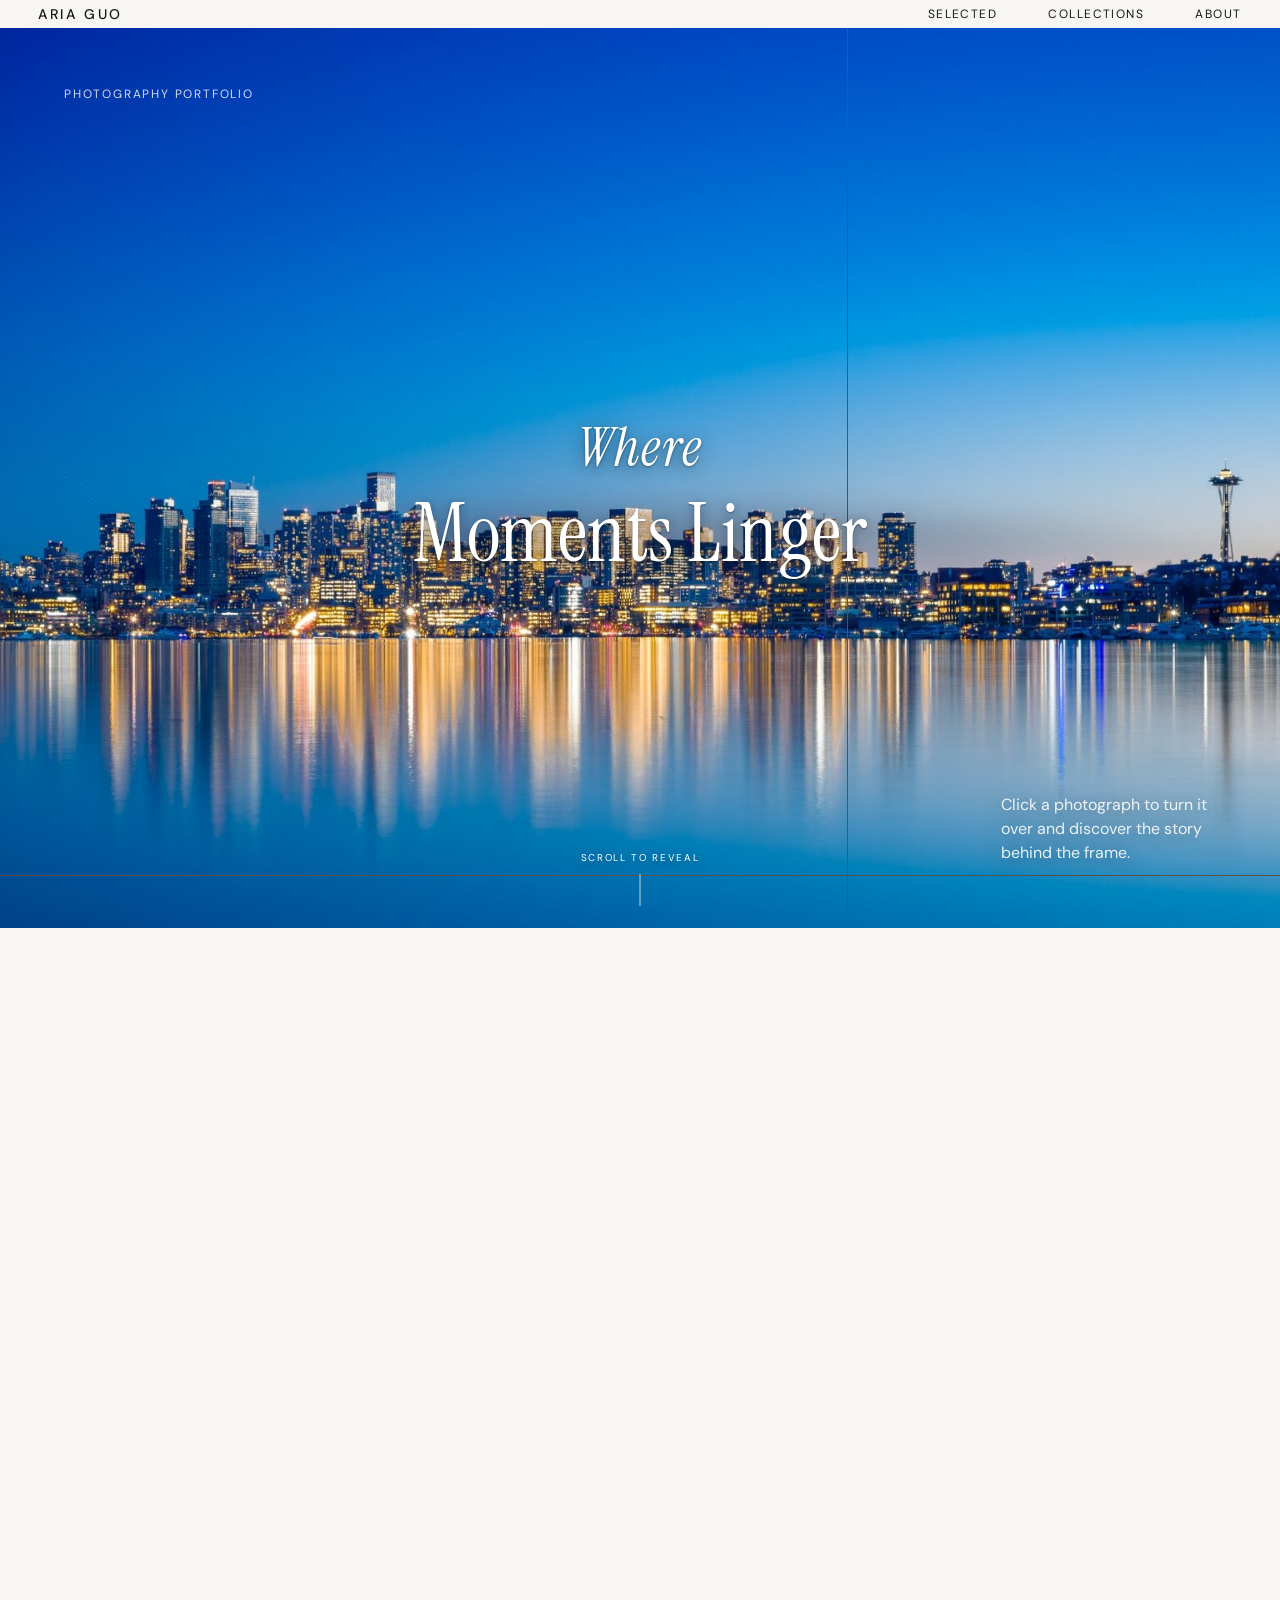
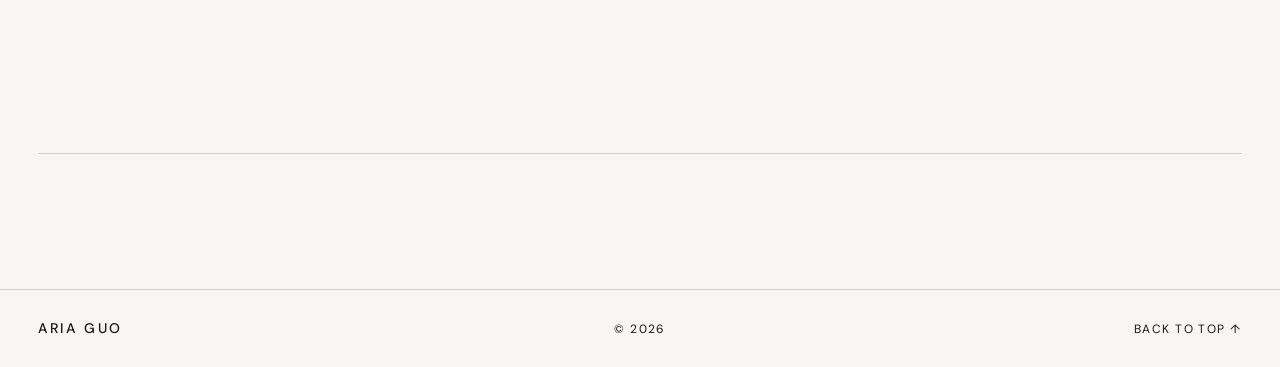
==== index.html @ 22c556b3 "Compact gallery and add photo stories" ====
<!doctype html><html lang="en"><head><meta charset="utf-8"><meta name="viewport" content="width=device-width,initial-scale=1"><meta name="description" content="Photography portfolio by Aria Guo"><title>Aria Guo — Photography</title><link rel="stylesheet" href="./styles.css?v=20"></head><body>
<header class="site-header"><a class="wordmark" href="./index.html">ARIA GUO</a><nav><a href="#selected">Selected</a><a href="#categories">Collections</a><a href="./about.html">About</a></nav></header>
<main><section class="intro"><p class="kicker">Photography portfolio</p><div class="hero-picture-holder" role="img" aria-label="Seattle skyline reflected across the water at blue hour"><span aria-hidden="true"></span></div><h1><span class="title-first">Where</span><span class="title-second">Moments Linger</span></h1><p class="intro-note">Click a photograph to turn it over and discover the story behind the frame.</p><span class="scroll-cue" aria-hidden="true"><span>Scroll to reveal</span><i></i></span></section>
<section class="selected" id="selected"><div class="section-heading"><h2>Selected photographs</h2><span>01—08</span></div><div class="feature-grid" id="feature-grid"></div></section>
<section class="categories" id="categories"><div class="section-heading"><h2>Collections</h2><span>Browse by subject</span></div><div class="category-list">
<button class="category-row active" data-category="travel"><span>01</span><strong>Travel</strong><em>Four places</em><b>−</b></button>
<div class="travel-panel" id="travel-panel"><div class="hive">
<a class="hex hex-hawaii" href="./collection.html?place=hawaii"><span class="hex-image tone-ocean"></span><span class="hex-copy"><small>Travel · 01</small><strong>Hawaii</strong><p>Light, water, and island rhythm.</p></span></a>
<a class="hex hex-tibet" href="./collection.html?place=tibet"><span class="hex-image tone-gold"></span><span class="hex-copy"><small>Travel · 02</small><strong>Tibet</strong><p>Ritual, color, and life at altitude.</p></span></a>
<a class="hex hex-beijing" href="./collection.html?place=beijing"><span class="hex-image tone-red"></span><span class="hex-copy"><small>Travel · 03</small><strong>Beijing</strong><p>Old geometry in a changing city.</p></span></a>
<a class="hex hex-seattle" href="./collection.html?place=seattle"><span class="hex-image tone-mist"></span><span class="hex-copy"><small>Travel · 04</small><strong>Seattle</strong><p>Rain, distance, and Northwest quiet.</p></span></a>
</div></div>
<button class="category-row" data-category="street"><span>02</span><strong>Street</strong><em>Coming soon</em><b>+</b></button>
<button class="category-row" data-category="portraits"><span>03</span><strong>Portraits</strong><em>Coming soon</em><b>+</b></button></div>
</section></main><footer><a class="wordmark" href="./index.html">ARIA GUO</a><p>© <span id="year"></span></p><a href="#top">Back to top ↑</a></footer><script src="./script.js?v=17"></script></body></html>
---- styles.css ----
@import url('https://fonts.googleapis.com/css2?family=DM+Sans:wght@400;500&family=Instrument+Serif&display=swap');
:root{--ink:#171714;--paper:#f7f6f2;--muted:#77736a;--line:#d4d1c8;--serif:"Instrument Serif",Georgia,serif;--sans:"DM Sans",Arial,sans-serif}*{box-sizing:border-box}html{scroll-behavior:smooth}body{margin:0;color:var(--ink);background:var(--paper);font:16px/1.5 var(--sans)}a{color:inherit;text-decoration:none}button{color:inherit;font:inherit}.site-header{display:flex;justify-content:space-between;align-items:center;padding:28px 3vw}.wordmark{font-size:.875rem;font-weight:500;letter-spacing:.18em}nav{display:flex;gap:clamp(20px,4vw,56px)}nav a,footer a,footer p{font-size:.75rem;text-transform:uppercase;letter-spacing:.12em}.kicker{font-size:.75rem;text-transform:uppercase;letter-spacing:.15em;color:var(--muted)}
.intro{min-height:66vh;display:grid;grid-template-columns:1fr 2.2fr 1fr;gap:3vw;align-items:end;padding:14vh 6vw 9vh}.intro .kicker{align-self:start}.intro h1{margin:0;font:400 clamp(5rem,11.5vw,12rem)/.82 var(--serif);letter-spacing:-.05em}.intro-note{max-width:17rem;margin:0;color:var(--muted)}.selected,.categories{padding:8vh 3vw 15vh}.section-heading{display:flex;justify-content:space-between;align-items:center;padding-bottom:18px;border-bottom:1px solid var(--line)}.section-heading h2,.section-heading span{margin:0;font-size:.75rem;font-weight:400;text-transform:uppercase;letter-spacing:.14em}.section-heading span{color:var(--muted)}
.feature-grid{display:grid;grid-template-columns:repeat(12,1fr);gap:10vh 2vw;padding-top:9vh}.flip-card{height:clamp(320px,44vw,650px);perspective:1400px;cursor:pointer}.flip-card:nth-child(1),.flip-card:nth-child(5){grid-column:span 7}.flip-card:nth-child(2),.flip-card:nth-child(6){grid-column:9/span 4;height:clamp(300px,35vw,530px)}.flip-card:nth-child(3),.flip-card:nth-child(7){grid-column:2/span 4;height:clamp(300px,35vw,530px)}.flip-card:nth-child(4),.flip-card:nth-child(8){grid-column:7/span 6}.flip-inner{position:relative;width:100%;height:100%;transition:transform .75s cubic-bezier(.2,.75,.2,1);transform-style:preserve-3d}.flipped .flip-inner{transform:rotateY(180deg)}.flip-face{position:absolute;inset:0;backface-visibility:hidden;overflow:hidden}.flip-front{display:flex;align-items:flex-end;padding:22px;background:linear-gradient(145deg,#d7d3c9,#a7a399)}.flip-card:nth-child(2n) .flip-front{background:linear-gradient(145deg,#9da9ac,#59686b)}.flip-card:nth-child(3n) .flip-front{background:linear-gradient(145deg,#c9a174,#78553b)}.flip-card:nth-child(4n) .flip-front{background:linear-gradient(145deg,#8f7865,#4b3c34)}.placeholder-mark{display:flex;justify-content:space-between;width:100%;color:#fff;font-size:.72rem;text-transform:uppercase;letter-spacing:.12em}.flip-back{transform:rotateY(180deg);display:flex;flex-direction:column;justify-content:space-between;padding:clamp(28px,4vw,56px);border:1px solid var(--ink);background:var(--paper)}.flip-back strong{font:400 clamp(2.5rem,5vw,5.5rem)/.95 var(--serif)}.editable{outline:none}.editable:focus{box-shadow:inset 0 -1px var(--ink)}.flip-back p{max-width:30rem;font:1.35rem/1.25 var(--serif)}.edit-hint{font-size:.7rem;text-transform:uppercase;letter-spacing:.12em;color:var(--muted)}
.category-list{border-bottom:1px solid var(--line)}.category-row{width:100%;display:grid;grid-template-columns:1fr 5fr 2fr auto;align-items:center;gap:2rem;padding:2rem 0;border:0;border-top:1px solid var(--line);background:none;text-align:left;cursor:pointer}.category-row:first-child{border-top:0}.category-row span,.category-row em,.category-row b{font-size:.75rem;font-style:normal;font-weight:400;text-transform:uppercase;letter-spacing:.12em}.category-row em{color:var(--muted)}.category-row strong{font:400 clamp(3.7rem,8vw,8rem)/.9 var(--serif)}.category-row b{font-size:1.4rem}.travel-panel{padding:4vh 0 6vh;border-top:1px solid var(--line)}.hive{position:relative;width:min(100%,1210px);height:920px;margin:auto}.hex{--hex-mask:url("data:image/svg+xml,%3Csvg xmlns='http://www.w3.org/2000/svg' viewBox='0 0 100 116'%3E%3Cpath d='M29 3 Q24 3 21 9 L2 51 Q-1 58 2 65 L21 107 Q24 113 29 113 H71 Q76 113 79 107 L98 65 Q101 58 98 51 L79 9 Q76 3 71 3 Z' fill='black'/%3E%3C/svg%3E");position:absolute;width:410px;height:474px;-webkit-mask:var(--hex-mask) center/100% 100% no-repeat;mask:var(--hex-mask) center/100% 100% no-repeat;background:var(--ink);transition:transform .35s;isolation:isolate}.hex:hover{transform:scale(1.025);z-index:5}.hex-image{position:absolute;inset:3px;-webkit-mask:var(--hex-mask) center/100% 100% no-repeat;mask:var(--hex-mask) center/100% 100% no-repeat}.tone-ocean{background:linear-gradient(145deg,#b8d4d1,#52747a)}.tone-gold{background:linear-gradient(145deg,#d7b15e,#7d4d2d)}.tone-red{background:linear-gradient(145deg,#c77b60,#6d3030)}.tone-mist{background:linear-gradient(145deg,#bdc6c7,#68777a)}.hex-copy{position:absolute;inset:3px;-webkit-mask:var(--hex-mask) center/100% 100% no-repeat;mask:var(--hex-mask) center/100% 100% no-repeat;display:flex;flex-direction:column;justify-content:flex-end;padding:0 68px 74px;color:#fff;background:linear-gradient(transparent 35%,rgba(0,0,0,.7));z-index:2}.hex-copy small{font-size:.65rem;text-transform:uppercase;letter-spacing:.12em}.hex-copy strong{font:400 4rem/.95 var(--serif)}.hex-copy p{margin:.65rem 0 0;font-size:.82rem}.hex-hawaii{left:0;top:222px}.hex-tibet{left:400px;top:0}.hex-beijing{left:400px;top:444px}.hex-seattle{left:800px;top:222px}
.collection-intro{min-height:58vh;padding:12vh 6vw 8vh}.collection-intro h1{margin:.08em 0 1.2rem;font:400 clamp(7rem,20vw,20rem)/.75 var(--serif);letter-spacing:-.06em;text-transform:capitalize}.collection-intro>p:last-child{max-width:35rem;margin-left:auto;font:1.5rem/1.2 var(--serif)}.collection-gallery{display:grid;grid-template-columns:repeat(12,1fr);grid-auto-rows:90px;gap:2vw;padding:0 3vw 14vh}.gallery-card{perspective:1200px;cursor:pointer}.gallery-card:nth-child(1){grid-column:1/8;grid-row:span 6}.gallery-card:nth-child(2){grid-column:9/13;grid-row:span 5}.gallery-card:nth-child(3){grid-column:2/6;grid-row:span 5}.gallery-card:nth-child(4){grid-column:7/13;grid-row:span 6}.gallery-card:nth-child(5){grid-column:1/7;grid-row:span 5}.gallery-card:nth-child(6){grid-column:8/12;grid-row:span 6}.gallery-card .flip-front{background:linear-gradient(145deg,#c7c3b9,#77756f)}.gallery-card:nth-child(2n) .flip-front{background:linear-gradient(145deg,#aab5b5,#526466)}.gallery-card .flip-back{padding:32px}.gallery-card .flip-back strong{font-size:3rem}.gallery-card .flip-back p{font-size:1.1rem}.collection-back{display:grid;grid-template-columns:1fr 5fr auto;align-items:end;margin:0 3vw 12vh;padding:2rem 0;border-block:1px solid var(--line)}.collection-back span{font-size:.75rem;text-transform:uppercase;letter-spacing:.12em}.collection-back strong{font:400 clamp(3.2rem,7vw,7rem)/1 var(--serif)}footer{display:grid;grid-template-columns:1fr auto 1fr;align-items:center;padding:28px 3vw;border-top:1px solid var(--line)}footer p{margin:0}footer a:last-child{justify-self:end}
@media(max-width:900px){.intro{display:block;min-height:auto;padding:15vh 20px 11vh}.intro h1{margin-top:3rem;font-size:clamp(5rem,24vw,8rem)}.intro-note{margin-top:3rem}.selected,.categories{padding:7vh 20px 12vh}.feature-grid{display:block}.flip-card,.flip-card:nth-child(n){height:65vh;margin-bottom:8vh}.category-row{grid-template-columns:auto 1fr auto;gap:1rem}.category-row em{display:none}.category-row strong{font-size:4rem}.hive{height:auto;display:grid;grid-template-columns:1fr 1fr;gap:8px}.hex{position:relative;inset:auto!important;width:100%;height:auto;aspect-ratio:.866}.hex-copy{padding:0 24% 17%}.hex-copy strong{font-size:clamp(2rem,9vw,3.5rem)}.collection-intro{padding:12vh 20px 8vh}.collection-intro h1{font-size:clamp(7rem,36vw,12rem)}.collection-gallery{display:block;padding:0 20px 12vh}.gallery-card{height:62vh;margin-bottom:7vh}.collection-back{grid-template-columns:1fr auto;margin:0 20px 10vh}.collection-back span:first-child{display:none}.collection-back strong{font-size:3.2rem}footer{grid-template-columns:1fr auto;padding:24px 20px}footer p{display:none}}
@media(prefers-reduced-motion:reduce){html{scroll-behavior:auto}.flip-inner,.hex{transition:none}}

/* Refined motion and rounded, flat-top honeycomb */
.intro>*,.reveal{opacity:0;transform:translateY(34px)}
body.ready .intro>*{animation:intro-rise .9s cubic-bezier(.16,1,.3,1) forwards}
body.ready .intro>*:nth-child(2){animation-delay:.12s}body.ready .intro>*:nth-child(3){animation-delay:.24s}
.reveal.in-view{opacity:1;transform:none;transition:opacity .85s ease,transform .85s cubic-bezier(.16,1,.3,1)}
.flip-inner{transition:transform .9s cubic-bezier(.16,1,.3,1),filter .5s}.flip-card:hover .flip-inner,.gallery-card:hover .flip-inner{filter:drop-shadow(0 24px 22px rgba(30,28,23,.16))}
.flip-front{background-size:180% 180%!important;animation:gradient-drift 9s ease-in-out infinite alternate}
.travel-panel{overflow:hidden}.hive{width:min(100%,1280px);height:752px}
.hex{--hex-mask:url("data:image/svg+xml,%3Csvg xmlns='http://www.w3.org/2000/svg' viewBox='0 0 116 100'%3E%3Cpath d='M29 3 Q24 3 21 9 L2 44 Q-1 50 2 56 L21 91 Q24 97 29 97 H87 Q92 97 95 91 L114 56 Q117 50 114 44 L95 9 Q92 3 87 3 Z' fill='black'/%3E%3C/svg%3E");width:430px;height:372px;background:#6f4e37;transition:transform .55s cubic-bezier(.16,1,.3,1),filter .55s}
.hex-image,.hex-copy{inset:2px}.hex:hover{transform:translateY(-12px) scale(1.025);filter:drop-shadow(0 28px 22px rgba(35,29,23,.22))}.hex-copy{padding:0 70px 58px}.hex-copy:after{content:"↗";position:absolute;right:72px;bottom:62px;font-size:1.2rem;opacity:0;transform:translate(-8px,8px);transition:.35s}.hex:hover .hex-copy:after{opacity:1;transform:none}.hex-copy strong{font-size:4rem}
.hex-hawaii{left:0;top:186px}.hex-tibet{left:425px;top:0}.hex-beijing{left:425px;top:372px}.hex-seattle{left:850px;top:186px}
@keyframes intro-rise{to{opacity:1;transform:none}}@keyframes gradient-drift{0%{background-position:0 20%}100%{background-position:100% 80%}}
@media(max-width:900px){.hive{height:auto}.hex{width:100%;height:auto;aspect-ratio:1.156}.hex-copy{padding:0 22% 17%}.hex-copy:after{right:22%;bottom:17%}}
@media(prefers-reduced-motion:reduce){.intro>*,.reveal{opacity:1;transform:none}.intro>*,.flip-front{animation:none!important}.reveal.in-view{transition:none}.hex:hover{transform:none}}

/* Layered opening composition */
.intro{position:relative;display:grid;grid-template-columns:1fr 4fr 1fr;grid-template-rows:auto 1fr auto;min-height:88vh;align-items:center;overflow:hidden;padding:5vh 5vw 8vh}.intro .kicker{grid-column:1;grid-row:1;align-self:start;z-index:3}.hero-picture-holder{grid-column:2;grid-row:1/4;justify-self:center;width:min(34vw,470px);height:min(72vh,700px);position:relative;z-index:1;background:linear-gradient(145deg,#b7afa4,#51483f);box-shadow:0 30px 80px rgba(47,40,33,.18);overflow:hidden}.hero-picture-holder:before{content:"";position:absolute;inset:-30%;background:linear-gradient(120deg,transparent 35%,rgba(255,255,255,.2) 50%,transparent 65%);animation:holder-light 8s ease-in-out infinite}.hero-picture-holder span{position:absolute;left:22px;bottom:18px;color:rgba(255,255,255,.8);font-size:.7rem;text-transform:uppercase;letter-spacing:.14em}.intro h1{grid-column:1/4;grid-row:2;z-index:2;justify-self:center;width:min(92vw,1200px);margin:0;text-align:center;font-size:clamp(5.4rem,11.5vw,11.5rem);line-height:.76;text-wrap:balance;text-shadow:0 2px 30px rgba(247,246,242,.24)}.intro-note{grid-column:3;grid-row:3;z-index:3;justify-self:end;align-self:end}.hero-picture-holder+h1{animation-delay:.12s!important}
@keyframes holder-light{0%,20%{transform:translateX(-40%) rotate(4deg)}70%,100%{transform:translateX(40%) rotate(4deg)}}
@media(max-width:900px){.intro{display:grid;grid-template-columns:1fr;grid-template-rows:auto 1fr auto;min-height:85vh;padding:4vh 20px 7vh}.intro .kicker{grid-column:1;grid-row:1}.hero-picture-holder{grid-column:1;grid-row:1/4;width:68vw;height:64vh}.intro h1{grid-column:1;grid-row:2;font-size:clamp(4.8rem,22vw,7.7rem);line-height:.8}.intro-note{grid-column:1;grid-row:3;max-width:15rem;justify-self:end;color:var(--ink);background:rgba(247,246,242,.72);padding:10px}}
@media(prefers-reduced-motion:reduce){.hero-picture-holder:before{animation:none}}

/* Full-screen cinematic welcome */
.intro{position:relative;display:grid;grid-template-columns:1fr 3fr 1fr;grid-template-rows:auto 1fr auto;min-height:100svh;padding:5vh 5vw 7vh;isolation:isolate;background:#2f2a26}.hero-picture-holder{position:absolute;inset:0;width:100%;height:100%;z-index:-2;overflow:hidden;background:#5b5148;box-shadow:none}.hero-picture-holder:before{content:"";position:absolute;inset:-8%;background:radial-gradient(circle at 70% 25%,rgba(236,216,188,.62),transparent 30%),linear-gradient(115deg,#332e2a 0%,#77685b 42%,#b09c84 66%,#4b433c 100%);animation:hero-cinema 14s cubic-bezier(.45,0,.55,1) infinite alternate;will-change:transform}.hero-picture-holder:after{content:"";position:absolute;inset:0;background:linear-gradient(90deg,rgba(10,8,7,.48),rgba(10,8,7,.08) 38%,rgba(10,8,7,.13) 65%,rgba(10,8,7,.46)),linear-gradient(0deg,rgba(10,8,7,.42),transparent 38%,rgba(10,8,7,.18));z-index:1}.hero-picture-holder span{left:5vw;bottom:5vh;z-index:2;color:rgba(255,255,255,.72)}.intro .kicker{grid-column:1;grid-row:1;color:rgba(255,255,255,.82)}.intro h1{grid-column:1/4;grid-row:2;align-self:center;width:min(92vw,1350px);font-size:clamp(6.2rem,14vw,14rem);line-height:.75;color:#fff;text-shadow:0 8px 45px rgba(0,0,0,.3)}.intro-note{grid-column:3;grid-row:3;max-width:18rem;color:rgba(255,255,255,.88);text-shadow:0 2px 18px rgba(0,0,0,.5)}
@keyframes hero-cinema{0%{transform:scale(1.02) translate3d(-1.5%,0,0)}100%{transform:scale(1.12) translate3d(2.5%,-1.5%,0)}}

/* Exact selected-image aspect ratios */
.flip-card,.flip-card:nth-child(n){height:auto}.flip-card:nth-child(1),.flip-card:nth-child(4),.flip-card:nth-child(5),.flip-card:nth-child(8){aspect-ratio:6223/4693}.flip-card:nth-child(2),.flip-card:nth-child(3),.flip-card:nth-child(6),.flip-card:nth-child(7){aspect-ratio:4250/5667}

/* Geometrically even honeycomb spacing */
.hex-hawaii{left:102px;top:186px}.hex-tibet{left:425px;top:0}.hex-beijing{left:425px;top:372px}.hex-seattle{left:748px;top:186px}

@media(max-width:900px){.intro{min-height:100svh;padding:4vh 20px 6vh;grid-template-columns:1fr;grid-template-rows:auto 1fr auto}.intro .kicker{grid-column:1;grid-row:1}.hero-picture-holder{width:100%;height:100%}.intro h1{grid-column:1;grid-row:2;font-size:clamp(5.2rem,25vw,8.5rem);line-height:.78}.intro-note{grid-column:1;grid-row:3;background:none;color:#fff;padding:0}.hero-picture-holder span{left:20px;bottom:20px}.flip-card,.flip-card:nth-child(n){height:auto;margin-bottom:8vh}.flip-card:nth-child(1),.flip-card:nth-child(4),.flip-card:nth-child(5),.flip-card:nth-child(8){aspect-ratio:6223/4693}.flip-card:nth-child(2),.flip-card:nth-child(3),.flip-card:nth-child(6),.flip-card:nth-child(7){aspect-ratio:4250/5667}}
@media(prefers-reduced-motion:reduce){.hero-picture-holder:before{animation:none;transform:none}}

/* Refined welcome typography and visible background motion */
.intro h1{font-size:clamp(3rem,6.4vw,6.5rem);line-height:1.12;letter-spacing:-.015em;width:min(88vw,950px);font-weight:400;text-shadow:0 2px 24px rgba(0,0,0,.2)}
.intro h1 .title-first{display:block;font-size:.66em;font-style:italic;letter-spacing:.03em;margin-bottom:.18em}
body.ready .intro>.hero-picture-holder{animation:none;opacity:1;transform:none}
.hero-picture-holder{grid-area:auto;justify-self:stretch;z-index:0;pointer-events:none}
.hero-picture-holder:before{inset:-18%;background:radial-gradient(ellipse at 25% 40%,rgba(247,217,168,.8),transparent 38%),linear-gradient(120deg,#272522,#84715c 45%,#b8a38a 65%,#38312c);animation:welcome-drift 8s ease-in-out infinite alternate}
.hero-picture-holder:after{background:linear-gradient(110deg,transparent 20%,rgba(255,235,209,.19) 45%,transparent 65%),linear-gradient(0deg,rgba(15,12,10,.48),transparent 70%);background-size:220% 100%,100% 100%;animation:welcome-light 9s ease-in-out infinite alternate}
@keyframes welcome-drift{from{transform:translate3d(-5%,1%,0) scale(1)}to{transform:translate3d(6%,-3%,0) scale(1.12)}}
@keyframes welcome-light{from{background-position:100% 0,0 0}to{background-position:0 0,0 0}}
@media(min-width:901px){.hex-hawaii{left:82px}.hex-seattle{left:768px}}
@media(max-width:900px){.intro h1{font-size:clamp(2.7rem,9vw,5rem);line-height:1.15}.hive{column-gap:18px}}
@media(prefers-reduced-motion:reduce){.hero-picture-holder:before,.hero-picture-holder:after{animation:none;transform:none}}


/* Original photographs: cinematic hero and place-specific honeycomb covers */
.hero-picture-holder:before{
  inset:-3%;
  background-image:linear-gradient(90deg,rgba(12,19,31,.2),rgba(12,19,31,.02) 52%,rgba(12,19,31,.18)),url("./assets/featured/hero-intro.jpg");
  background-size:cover;
  background-position:center 54%;
  filter:blur(2.2px) saturate(.84) contrast(.94);
  animation:welcome-photo-drift 15s cubic-bezier(.45,0,.55,1) infinite alternate;
  will-change:transform
}
.hero-picture-holder:after{
  background:linear-gradient(90deg,rgba(5,12,23,.44),rgba(5,12,23,.08) 40%,rgba(5,12,23,.18)),linear-gradient(0deg,rgba(4,10,20,.46),transparent 48%,rgba(4,10,20,.2));
  background-size:100% 100%;
  animation:welcome-photo-light 8s ease-in-out infinite alternate
}
.hero-picture-holder span{display:none}
@keyframes welcome-photo-drift{from{transform:translate3d(-1.2%,.4%,0) scale(1.035)}to{transform:translate3d(1.2%,-.7%,0) scale(1.075)}}
@keyframes welcome-photo-light{from{opacity:.86}to{opacity:1}}
.hex-image{background-size:cover!important;background-position:center!important;filter:saturate(.92) contrast(.98);transition:transform .8s cubic-bezier(.16,1,.3,1),filter .5s}
.hex:hover .hex-image{transform:scale(1.065);filter:saturate(1.03) contrast(1)}
.hex-hawaii .hex-image{background-image:linear-gradient(0deg,rgba(20,24,25,.2),transparent 56%),url("./assets/featured/hawaii.jpg")}
.hex-tibet .hex-image{background-image:linear-gradient(0deg,rgba(20,15,10,.24),transparent 58%),url("./assets/featured/tibet.jpg")}
.hex-beijing .hex-image{background-image:linear-gradient(0deg,rgba(20,13,7,.22),transparent 58%),url("./assets/featured/beijing.jpg")}
.hex-seattle .hex-image{background-image:linear-gradient(0deg,rgba(11,18,19,.23),transparent 58%),url("./assets/featured/seattle.jpg")}
@media(prefers-reduced-motion:reduce){.hero-picture-holder:before,.hero-picture-holder:after{animation:none}.hex:hover .hex-image{transform:none}}


/* Static, sharp hero photograph with a restrained shimmer */
.hero-picture-holder:before{
  inset:0;
  filter:none;
  transform:none;
  animation:none;
  background-position:center 54%
}
.hero-picture-holder:after{
  opacity:1;
  background:
    linear-gradient(108deg,transparent 34%,rgba(255,255,255,.055) 47%,rgba(255,255,255,.11) 50%,rgba(255,255,255,.045) 53%,transparent 66%),
    linear-gradient(90deg,rgba(5,12,23,.4),rgba(5,12,23,.07) 40%,rgba(5,12,23,.16)),
    linear-gradient(0deg,rgba(4,10,20,.43),transparent 48%,rgba(4,10,20,.18));
  background-size:240% 100%,100% 100%,100% 100%;
  animation:hero-soft-shimmer 9s ease-in-out infinite;
  will-change:background-position
}
@keyframes hero-soft-shimmer{
  0%,28%{background-position:115% 0,0 0,0 0}
  72%,100%{background-position:-35% 0,0 0,0 0}
}
@media(prefers-reduced-motion:reduce){.hero-picture-holder:after{animation:none}}


/* Water-like reflected shimmer over the still hero photograph */
.hero-picture-holder:after{
  opacity:1;
  background:
    repeating-radial-gradient(ellipse 82% 18% at 18% 112%,transparent 0 9.5%,rgba(205,232,255,.08) 10.1%,rgba(255,255,255,.12) 10.6%,transparent 11.3%,transparent 15%),
    repeating-radial-gradient(ellipse 68% 15% at 82% 104%,transparent 0 10%,rgba(211,236,255,.055) 10.6%,rgba(255,255,255,.09) 11.1%,transparent 11.8%,transparent 16%),
    linear-gradient(90deg,rgba(5,12,23,.4),rgba(5,12,23,.07) 40%,rgba(5,12,23,.16)),
    linear-gradient(0deg,rgba(4,10,20,.43),transparent 48%,rgba(4,10,20,.18));
  background-size:118% 48%,136% 39%,100% 100%,100% 100%;
  background-repeat:no-repeat;
  background-position:-12% 108%,112% 100%,0 0,0 0;
  animation:hero-water-shimmer 8s ease-in-out infinite alternate;
  will-change:background-position,opacity
}
@keyframes hero-water-shimmer{
  0%{background-position:-12% 108%,112% 100%,0 0,0 0;opacity:.88}
  45%{background-position:5% 103%,92% 104%,0 0,0 0;opacity:1}
  100%{background-position:16% 106%,74% 99%,0 0,0 0;opacity:.91}
}
@media(prefers-reduced-motion:reduce){.hero-picture-holder:after{animation:none}}


/* Wandering ambient light and a separate treatment for the water reflection */
.hero-picture-holder:after{
  z-index:1;
  opacity:1;
  background:
    radial-gradient(ellipse 38% 34% at 18% 42%,rgba(225,241,255,.13),transparent 72%),
    radial-gradient(ellipse 31% 28% at 76% 26%,rgba(255,245,218,.09),transparent 74%),
    radial-gradient(ellipse 28% 22% at 58% 72%,rgba(198,229,255,.08),transparent 76%),
    linear-gradient(90deg,rgba(5,12,23,.38),rgba(5,12,23,.06) 40%,rgba(5,12,23,.15)),
    linear-gradient(0deg,rgba(4,10,20,.39),transparent 48%,rgba(4,10,20,.16));
  background-size:145% 145%,138% 138%,150% 150%,100% 100%,100% 100%;
  background-repeat:no-repeat;
  background-position:-20% 12%,105% -12%,46% 112%,0 0,0 0;
  animation:hero-wandering-light 14s cubic-bezier(.45,0,.55,1) infinite;
  will-change:background-position,opacity
}
@keyframes hero-wandering-light{
  0%{background-position:-20% 12%,105% -12%,46% 112%,0 0,0 0;opacity:.86}
  19%{background-position:-4% 25%,88% 5%,61% 94%,0 0,0 0;opacity:.96}
  43%{background-position:14% 8%,70% 19%,39% 82%,0 0,0 0;opacity:.9}
  68%{background-position:2% -3%,93% 28%,22% 101%,0 0,0 0;opacity:1}
  84%{background-position:-13% 18%,78% 2%,55% 89%,0 0,0 0;opacity:.92}
  100%{background-position:-20% 12%,105% -12%,46% 112%,0 0,0 0;opacity:.86}
}
.hero-picture-holder span{
  display:block;
  position:absolute;
  inset:auto 0 0;
  width:100%;
  height:45%;
  z-index:2;
  pointer-events:none;
  color:transparent;
  background:
    repeating-linear-gradient(177deg,transparent 0 9px,rgba(205,233,255,.035) 10px,rgba(255,255,255,.09) 11px,transparent 13px,transparent 22px),
    repeating-linear-gradient(3deg,transparent 0 15px,rgba(166,215,248,.045) 17px,transparent 19px,transparent 31px);
  background-size:124% 118%,138% 126%;
  background-position:-8% 0,106% 0;
  mix-blend-mode:screen;
  -webkit-mask-image:linear-gradient(to bottom,transparent 0,rgba(0,0,0,.28) 14%,#000 42%,rgba(0,0,0,.82) 100%);
  mask-image:linear-gradient(to bottom,transparent 0,rgba(0,0,0,.28) 14%,#000 42%,rgba(0,0,0,.82) 100%);
  filter:blur(.35px);
  animation:water-reflection-drift 9s ease-in-out infinite alternate
}
.hero-picture-holder span:before{
  content:"";
  position:absolute;
  left:-8%;
  right:-8%;
  top:7%;
  height:18%;
  background:radial-gradient(ellipse at center,rgba(214,238,255,.13),transparent 69%);
  filter:blur(12px);
  animation:reflection-horizon 11s ease-in-out infinite alternate
}
@keyframes water-reflection-drift{
  from{background-position:-8% 0,106% 0;opacity:.58;transform:translateY(0)}
  to{background-position:10% 8px,84% -6px;opacity:.82;transform:translateY(2px)}
}
@keyframes reflection-horizon{
  from{transform:translateX(-7%) scaleX(.92);opacity:.45}
  to{transform:translateX(7%) scaleX(1.06);opacity:.75}
}
@media(prefers-reduced-motion:reduce){
  .hero-picture-holder:after,.hero-picture-holder span,.hero-picture-holder span:before{animation:none}
}


/* Cinematic title lighting: no shimmer, no water animation */
.hero-picture-holder span{
  display:none;
  animation:none
}
.hero-picture-holder:after{
  z-index:1;
  opacity:1;
  background:
    radial-gradient(ellipse 58% 48% at 32% 48%,rgba(196,221,244,.12),transparent 74%),
    linear-gradient(90deg,rgba(3,9,18,.52) 0%,rgba(3,9,18,.16) 34%,rgba(3,9,18,.12) 62%,rgba(3,9,18,.4) 100%),
    linear-gradient(0deg,rgba(2,7,15,.5) 0%,rgba(2,7,15,.08) 43%,rgba(2,7,15,.24) 100%);
  background-size:132% 132%,100% 100%,100% 100%;
  background-repeat:no-repeat;
  background-position:-20% 8%,0 0,0 0;
  animation:hero-cinematic-lighting 12s ease-in-out infinite alternate;
  will-change:background-position,opacity
}
@keyframes hero-cinematic-lighting{
  0%{background-position:-20% 8%,0 0,0 0;opacity:.91}
  52%{background-position:12% -5%,0 0,0 0;opacity:1}
  100%{background-position:35% 10%,0 0,0 0;opacity:.94}
}
.intro h1{
  position:relative;
  top:5vh
}
@media(max-width:900px){.intro h1{top:3.5vh}}
@media(prefers-reduced-motion:reduce){.hero-picture-holder:after{animation:none}}


/* Natural-color hero and scroll-linked title reveal */
.hero-picture-holder:before{
  inset:0;
  background-image:url("./assets/featured/hero-intro-v2.jpg");
  background-size:cover;
  background-position:center center;
  filter:none;
  transform:none;
  animation:none
}
.hero-picture-holder:after,
.hero-picture-holder span{display:none!important;animation:none!important}
.intro h1{
  top:5vh;
  text-shadow:0 3px 18px rgba(0,0,0,.48),0 1px 3px rgba(0,0,0,.38)
}
.intro h1 .title-first,
.intro h1 .title-second{
  display:block;
  translate:0 var(--title-shift,0px);
  opacity:var(--title-opacity,1);
  will-change:translate,opacity
}
.intro h1 .title-first{translate:0 var(--title-shift-first,0px)}
.intro h1 .title-second{translate:0 var(--title-shift-second,0px)}
.intro .kicker,.intro-note{filter:opacity(var(--hero-meta-opacity,1));will-change:filter}
.scroll-cue{
  position:absolute;
  left:50%;
  bottom:2.4vh;
  z-index:4;
  display:flex;
  flex-direction:column;
  align-items:center;
  gap:9px;
  color:#fff;
  font-size:.62rem;
  letter-spacing:.17em;
  text-transform:uppercase;
  translate:-50% 0;
  opacity:var(--scroll-cue-opacity,.78);
  text-shadow:0 2px 10px rgba(0,0,0,.48);
  pointer-events:none
}
.scroll-cue i{display:block;width:1px;height:32px;background:rgba(255,255,255,.72);transform-origin:top;animation:scroll-cue-line 2.2s ease-in-out infinite}
@keyframes scroll-cue-line{0%,100%{transform:scaleY(.35);opacity:.35}50%{transform:scaleY(1);opacity:1}}
@media(max-width:900px){
  .intro h1{top:3.5vh}
  .scroll-cue{bottom:2vh}
}
@media(prefers-reduced-motion:reduce){
  .intro h1 .title-first,.intro h1 .title-second{translate:none}
  .scroll-cue i{animation:none}
}


/* Minimal contrast treatment for the title over the city */
.intro h1 .title-second{
  position:relative;
  isolation:isolate;
  letter-spacing:.002em;
  text-shadow:0 2px 12px rgba(0,0,0,.32),0 1px 2px rgba(0,0,0,.3)
}
.intro h1 .title-second:before{
  content:"";
  position:absolute;
  z-index:-1;
  left:50%;
  top:8%;
  width:112%;
  height:92%;
  translate:-50% 0;
  background:radial-gradient(ellipse at center,rgba(3,10,20,.3) 0%,rgba(3,10,20,.17) 43%,transparent 73%);
  filter:blur(11px);
  opacity:var(--title-effect-opacity,.72);
  pointer-events:none;
  will-change:opacity
}
@media(max-width:900px){
  .intro h1 .title-second:before{width:118%;filter:blur(9px)}
}
@media(prefers-reduced-motion:reduce){
  .intro h1 .title-second:before{opacity:.55}
}


/* Slimmer top navigation strip */
.site-header{padding:15px 3vw}
@media(max-width:900px){.site-header{padding:14px 20px}}


/* Ultra-slim top navigation strip */
.site-header{padding:8px 3vw}
@media(max-width:900px){.site-header{padding:8px 20px}}


/* Exact compact header height */
.site-header{
  height:28px;
  min-height:28px;
  padding:0 3vw
}
.site-header .wordmark,.site-header nav a{line-height:1}
@media(max-width:900px){
  .site-header{height:28px;min-height:28px;padding:0 20px}
}


/* Selected portfolio photographs */
.flip-front.has-photo{padding:0;background:none!important;animation:none!important}
.flip-front.has-photo img{display:block;width:100%;height:100%;object-fit:cover}
.flip-front.has-photo .photo-number{position:absolute;right:14px;bottom:12px;padding:5px 7px;background:rgba(248,246,239,.88);color:var(--ink);font-size:.65rem;line-height:1;letter-spacing:.12em}

/* Compact editorial mosaic */
.selected{padding-bottom:10vh}
.feature-grid{grid-auto-rows:clamp(145px,14vw,220px);gap:14px;padding-top:5vh}
.flip-card,.flip-card:nth-child(n){height:auto;margin:0;aspect-ratio:auto}
.flip-card:nth-child(1){grid-column:1/4;grid-row:1/3}
.flip-card:nth-child(2){grid-column:4/7;grid-row:1/3}
.flip-card:nth-child(3){grid-column:7/13;grid-row:1/2}
.flip-card:nth-child(4){grid-column:7/10;grid-row:2/4}
.flip-card:nth-child(5){grid-column:10/13;grid-row:2/3}
.flip-card:nth-child(6){grid-column:1/4;grid-row:3/5}
.flip-card:nth-child(7){grid-column:4/10;grid-row:3/4}
.flip-card:nth-child(8){grid-column:4/13;grid-row:4/5}
.flip-front.has-photo img{transition:transform .8s cubic-bezier(.16,1,.3,1)}
.flip-card:hover .flip-front.has-photo img{transform:scale(1.018)}
.flip-back.photo-back{padding:clamp(18px,2.5vw,38px);border:0;background:var(--photo-back);color:#fff}
.flip-back.photo-back:after{content:"";position:absolute;inset:0;background:linear-gradient(145deg,rgba(255,255,255,.08),rgba(0,0,0,.13));pointer-events:none}
.flip-back.photo-back>*{position:relative;z-index:1}
.flip-back.photo-back strong{max-width:90%;font-size:clamp(1.8rem,3.4vw,4rem);line-height:.92}
.flip-back.photo-back p{max-width:30rem;margin:auto 0;font:clamp(.85rem,1.35vw,1.2rem)/1.35 var(--sans)}
.photo-meta{padding-top:9px;border-top:1px solid rgba(255,255,255,.48);font-size:.58rem;line-height:1;text-transform:uppercase;letter-spacing:.18em;color:rgba(255,255,255,.86)}
@media(max-width:900px){
  .feature-grid{display:grid;grid-template-columns:repeat(2,minmax(0,1fr));grid-auto-rows:130px;gap:8px;padding-top:4vh}
  .flip-card,.flip-card:nth-child(n){grid-column:auto;grid-row:auto;margin:0}
  .flip-card.portrait{grid-row:span 2}
  .flip-card.landscape{grid-column:span 2;grid-row:span 2}
  .flip-back.photo-back{padding:18px}
  .flip-back.photo-back strong{font-size:clamp(1.65rem,7vw,2.5rem)}
  .flip-back.photo-back p{font-size:.8rem}
  .photo-meta{font-size:.52rem}
}
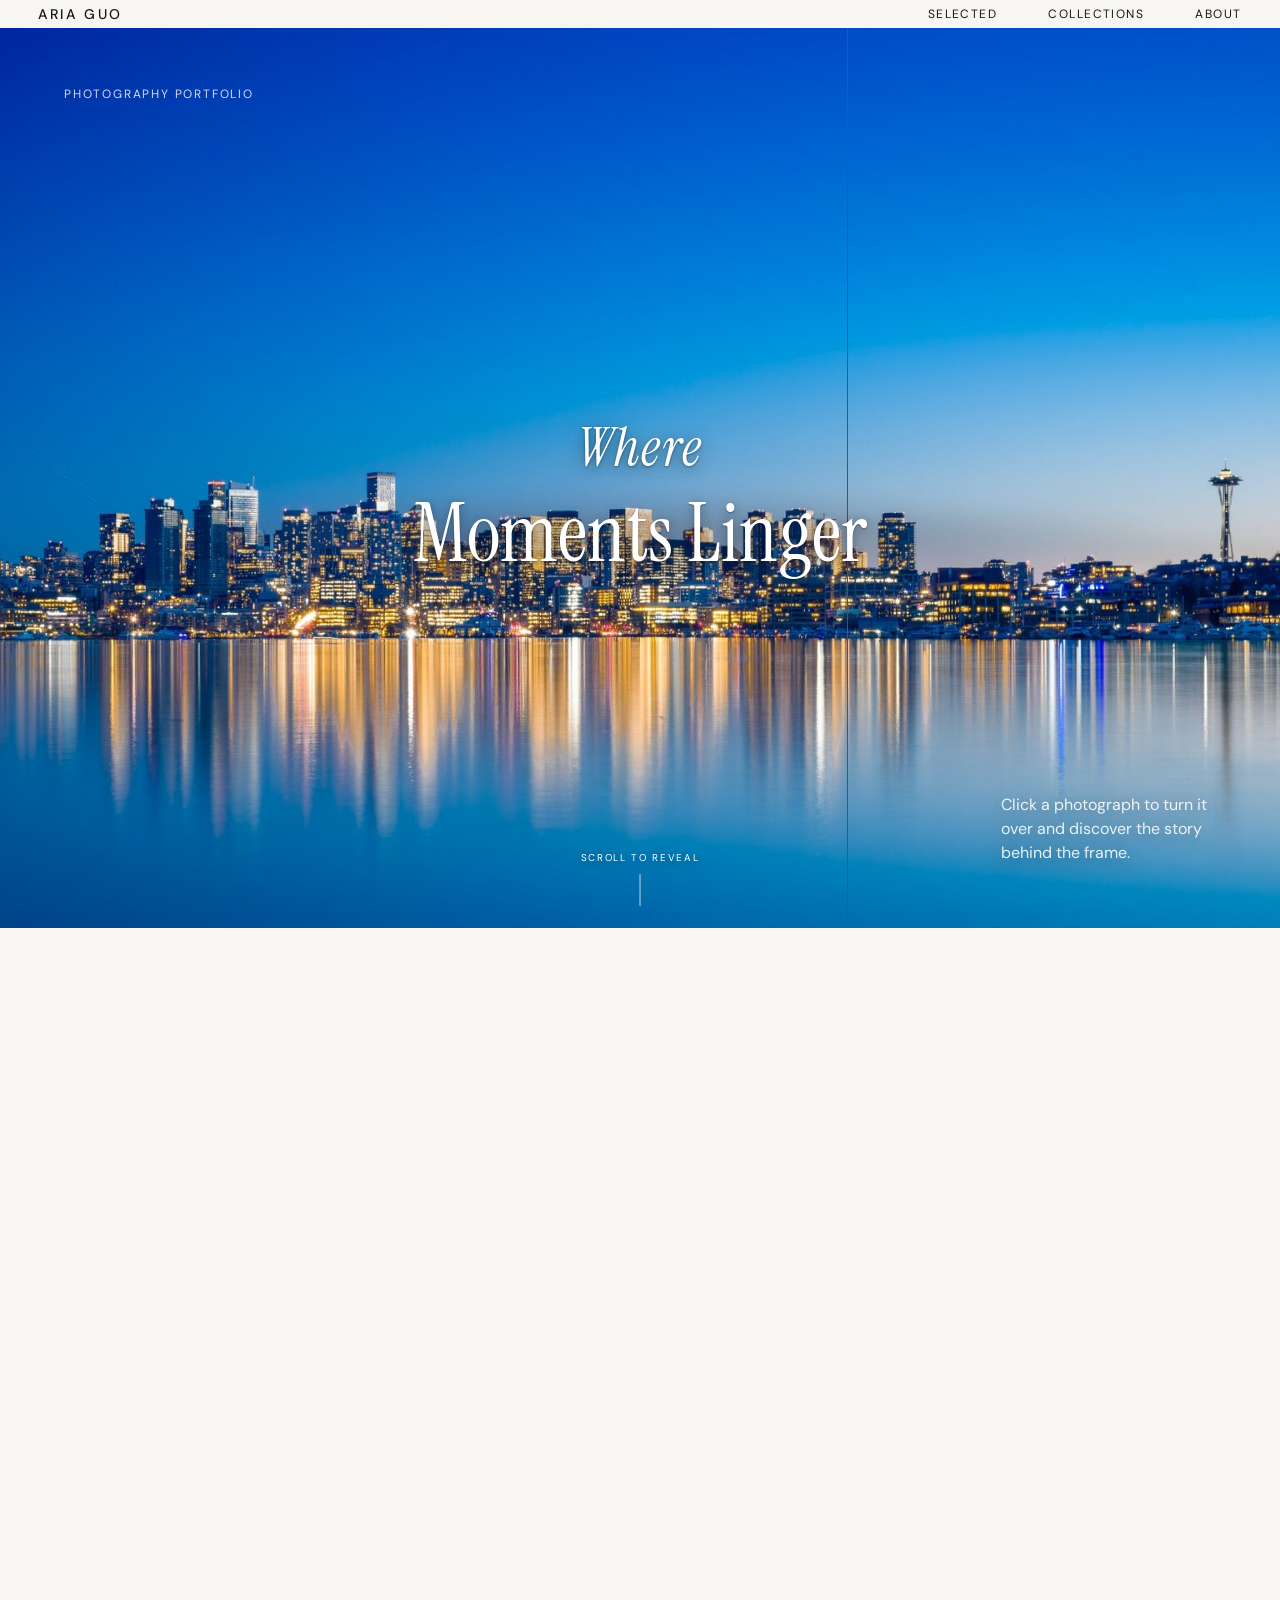
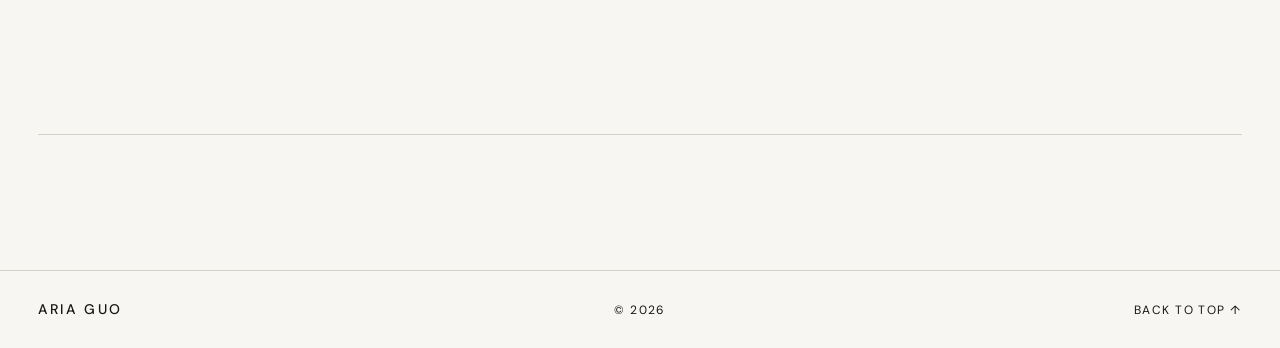
==== commit fcdd8a4e: "Refresh gallery styling cache" ====
--- a/index.html
+++ b/index.html
@@ -1,4 +1,4 @@
-<!doctype html><html lang="en"><head><meta charset="utf-8"><meta name="viewport" content="width=device-width,initial-scale=1"><meta name="description" content="Photography portfolio by Aria Guo"><title>Aria Guo — Photography</title><link rel="stylesheet" href="./styles.css?v=20"></head><body>
+<!doctype html><html lang="en"><head><meta charset="utf-8"><meta name="viewport" content="width=device-width,initial-scale=1"><meta name="description" content="Photography portfolio by Aria Guo"><title>Aria Guo — Photography</title><link rel="stylesheet" href="./styles.css?v=21"></head><body>
 <header class="site-header"><a class="wordmark" href="./index.html">ARIA GUO</a><nav><a href="#selected">Selected</a><a href="#categories">Collections</a><a href="./about.html">About</a></nav></header>
 <main><section class="intro"><p class="kicker">Photography portfolio</p><div class="hero-picture-holder" role="img" aria-label="Seattle skyline reflected across the water at blue hour"><span aria-hidden="true"></span></div><h1><span class="title-first">Where</span><span class="title-second">Moments Linger</span></h1><p class="intro-note">Click a photograph to turn it over and discover the story behind the frame.</p><span class="scroll-cue" aria-hidden="true"><span>Scroll to reveal</span><i></i></span></section>
 <section class="selected" id="selected"><div class="section-heading"><h2>Selected photographs</h2><span>01—08</span></div><div class="feature-grid" id="feature-grid"></div></section>
--- a/styles.css
+++ b/styles.css
@@ -371,3 +371,21 @@
   .flip-back.photo-back p{font-size:.8rem}
   .photo-meta{font-size:.52rem}
 }
+
+/* Non-overlapping cards and reliable two-sided rendering. */
+.feature-grid{grid-template-columns:repeat(4,minmax(0,1fr));grid-auto-rows:auto;gap:20px;align-items:start}
+.feature-grid .flip-card:nth-child(n){grid-column:auto;grid-row:auto;width:100%;height:360px;margin:0;aspect-ratio:auto;min-width:0}
+.feature-grid .flip-inner,.feature-grid .flip-card:hover .flip-inner{transform:none;filter:none;transition:none}
+.feature-grid .flip-face{transform:none;backface-visibility:visible;-webkit-backface-visibility:visible;transition:opacity .25s ease}
+.feature-grid .flip-front{opacity:1;visibility:visible}
+.feature-grid .flip-back{opacity:0;visibility:hidden;pointer-events:none}
+.feature-grid .flipped .flip-front{opacity:0;visibility:hidden;pointer-events:none}
+.feature-grid .flipped .flip-back{opacity:1;visibility:visible;pointer-events:auto}
+.feature-grid .flip-back.photo-back{display:flex;gap:20px;padding:24px;background:var(--photo-back);overflow:auto}
+.feature-grid .photo-back strong{font-size:30px;line-height:1.05;max-width:100%;flex-shrink:0}
+.feature-grid .photo-back p{font:15px/1.5 var(--sans);margin:0;flex-shrink:0}
+.feature-grid .photo-meta{margin-top:auto;font-size:10px;line-height:1.4;flex-shrink:0}
+.feature-grid .flip-front.has-photo{background:#eceae5!important}
+.feature-grid .landscape .flip-front img{object-fit:contain}
+@media(max-width:1100px){.feature-grid{grid-template-columns:repeat(2,minmax(0,1fr))}}
+@media(max-width:540px){.feature-grid{grid-template-columns:1fr;gap:16px}.feature-grid .flip-card:nth-child(n){height:360px}.feature-grid .landscape{height:280px!important}}
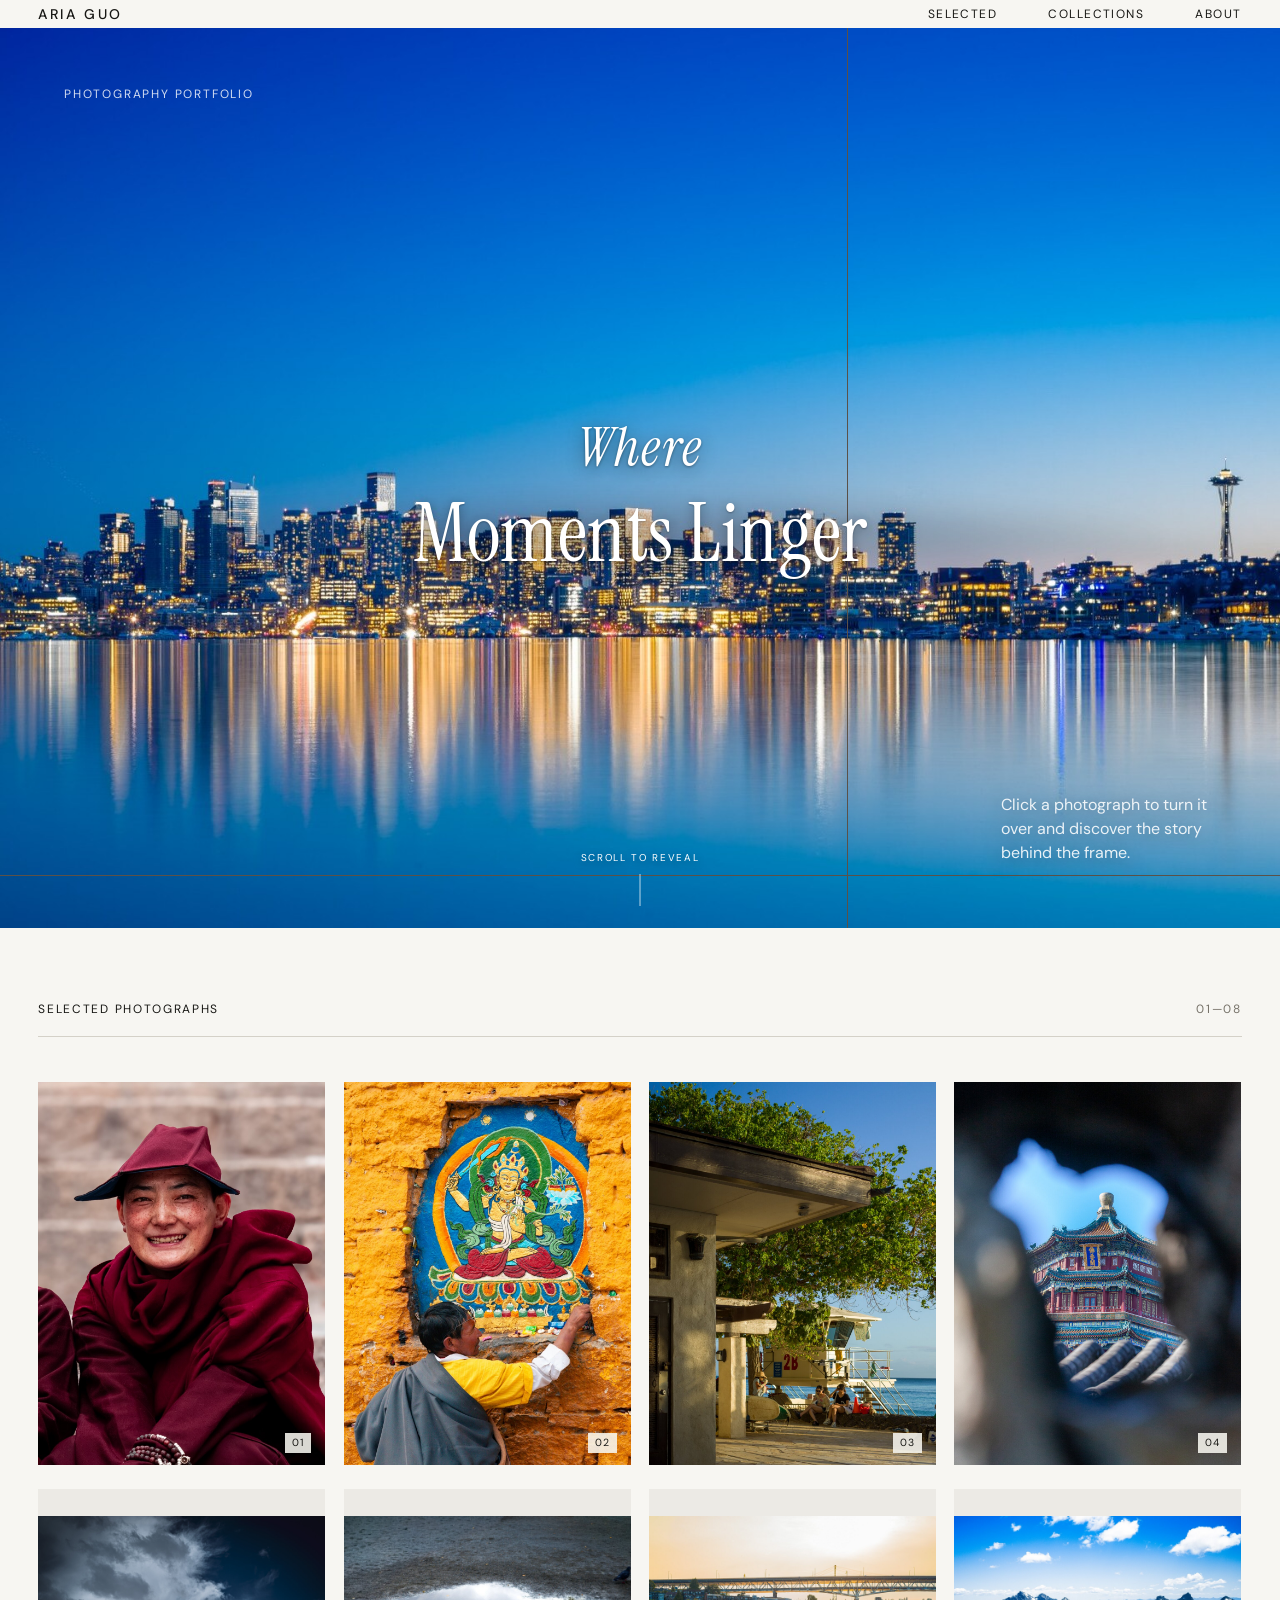
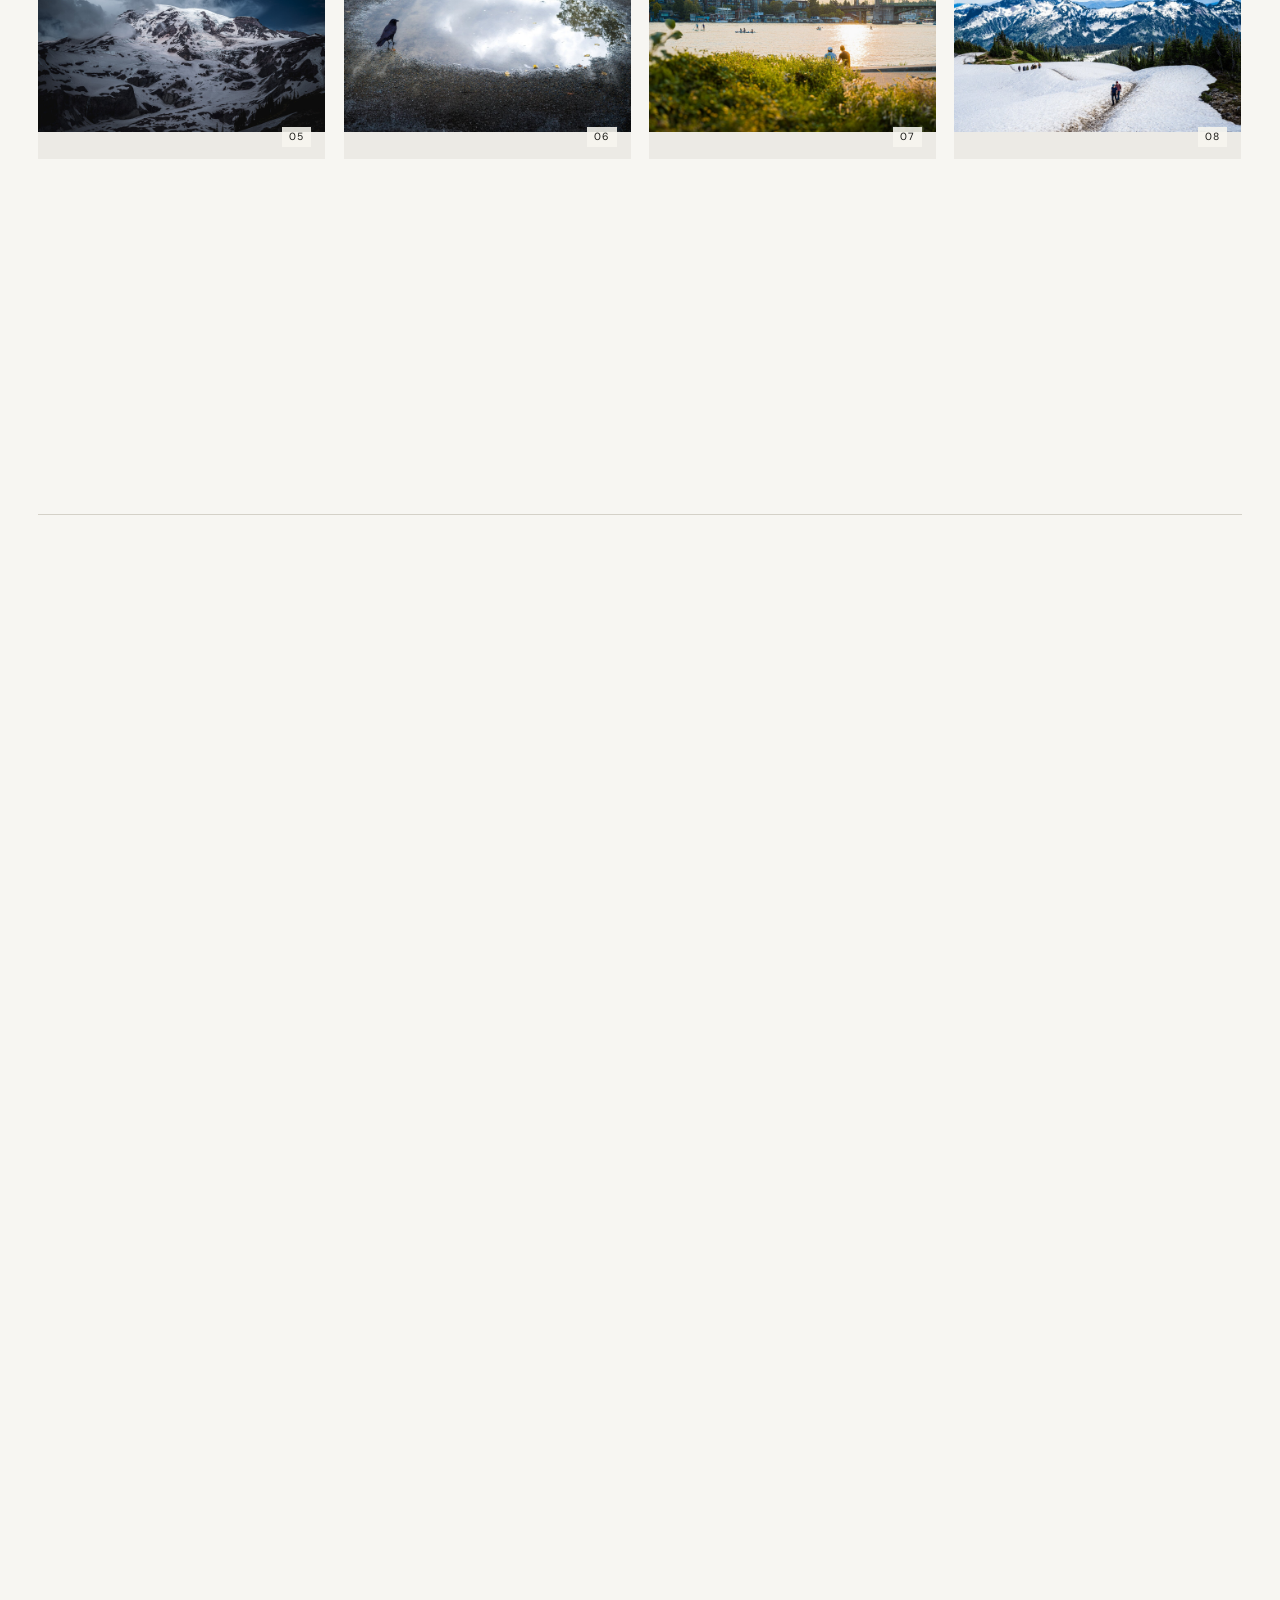
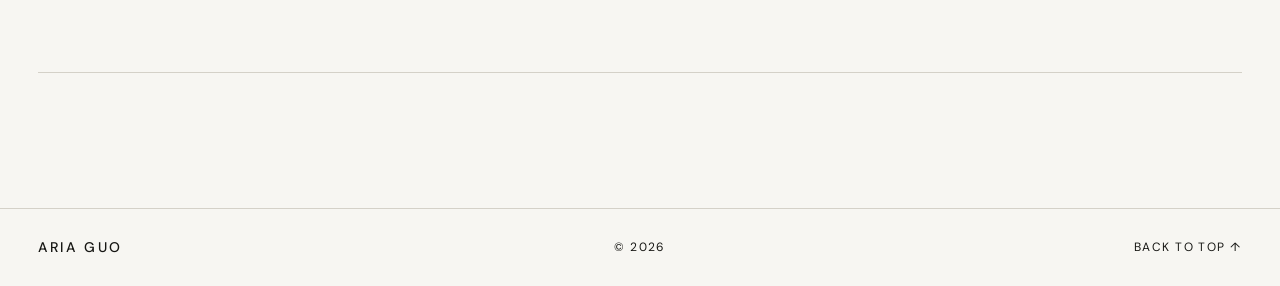
==== commit 033a4ec6: "Group photographs by orientation and smooth card turns" ====
--- a/index.html
+++ b/index.html
@@ -1,4 +1,4 @@
-<!doctype html><html lang="en"><head><meta charset="utf-8"><meta name="viewport" content="width=device-width,initial-scale=1"><meta name="description" content="Photography portfolio by Aria Guo"><title>Aria Guo — Photography</title><link rel="stylesheet" href="./styles.css?v=21"></head><body>
+<!doctype html><html lang="en"><head><meta charset="utf-8"><meta name="viewport" content="width=device-width,initial-scale=1"><meta name="description" content="Photography portfolio by Aria Guo"><title>Aria Guo — Photography</title><link rel="stylesheet" href="./styles.css?v=22"></head><body>
 <header class="site-header"><a class="wordmark" href="./index.html">ARIA GUO</a><nav><a href="#selected">Selected</a><a href="#categories">Collections</a><a href="./about.html">About</a></nav></header>
 <main><section class="intro"><p class="kicker">Photography portfolio</p><div class="hero-picture-holder" role="img" aria-label="Seattle skyline reflected across the water at blue hour"><span aria-hidden="true"></span></div><h1><span class="title-first">Where</span><span class="title-second">Moments Linger</span></h1><p class="intro-note">Click a photograph to turn it over and discover the story behind the frame.</p><span class="scroll-cue" aria-hidden="true"><span>Scroll to reveal</span><i></i></span></section>
 <section class="selected" id="selected"><div class="section-heading"><h2>Selected photographs</h2><span>01—08</span></div><div class="feature-grid" id="feature-grid"></div></section>
@@ -12,4 +12,4 @@
 </div></div>
 <button class="category-row" data-category="street"><span>02</span><strong>Street</strong><em>Coming soon</em><b>+</b></button>
 <button class="category-row" data-category="portraits"><span>03</span><strong>Portraits</strong><em>Coming soon</em><b>+</b></button></div>
-</section></main><footer><a class="wordmark" href="./index.html">ARIA GUO</a><p>© <span id="year"></span></p><a href="#top">Back to top ↑</a></footer><script src="./script.js?v=17"></script></body></html>
+</section></main><footer><a class="wordmark" href="./index.html">ARIA GUO</a><p>© <span id="year"></span></p><a href="#top">Back to top ↑</a></footer><script src="./script.js?v=18"></script></body></html>
--- a/styles.css
+++ b/styles.css
@@ -389,3 +389,20 @@
 .feature-grid .landscape .flip-front img{object-fit:contain}
 @media(max-width:1100px){.feature-grid{grid-template-columns:repeat(2,minmax(0,1fr))}}
 @media(max-width:540px){.feature-grid{grid-template-columns:1fr;gap:16px}.feature-grid .flip-card:nth-child(n){height:360px}.feature-grid .landscape{height:280px!important}}
+
+/* Two color-sequenced rows with independently animated card faces. */
+.feature-grid{display:flex;flex-direction:column;gap:24px}
+.photo-row{display:grid;grid-template-columns:repeat(4,minmax(0,1fr));gap:18px;width:100%}
+.feature-grid .portrait-row .flip-card{height:auto;aspect-ratio:3/4;min-height:350px}
+.feature-grid .landscape-row .flip-card{height:270px!important;min-height:270px}
+.feature-grid .flip-card{perspective:1400px}
+.feature-grid .flip-face{opacity:1;visibility:visible;backface-visibility:hidden;-webkit-backface-visibility:hidden;transition:transform .8s cubic-bezier(.22,.68,.18,1);will-change:transform}
+.feature-grid .flip-front{transform:rotateY(0deg);pointer-events:auto}
+.feature-grid .flip-back{transform:rotateY(-180deg);pointer-events:none}
+.feature-grid .flipped .flip-front{opacity:1;visibility:visible;transform:rotateY(180deg);pointer-events:none}
+.feature-grid .flipped .flip-back{opacity:1;visibility:visible;transform:rotateY(0deg);pointer-events:auto}
+.feature-grid .landscape-row .photo-back{padding:20px;gap:12px}
+.feature-grid .landscape-row .photo-back strong{font-size:25px}
+.feature-grid .landscape-row .photo-back p{font-size:14px;line-height:1.4}
+@media(max-width:1100px){.photo-row{grid-template-columns:repeat(4, minmax(260px,1fr));overflow-x:auto;padding-bottom:12px;scroll-snap-type:x proximity}.photo-row .flip-card{scroll-snap-align:start}}
+@media(prefers-reduced-motion:reduce){.feature-grid .flip-face{transition:none}}
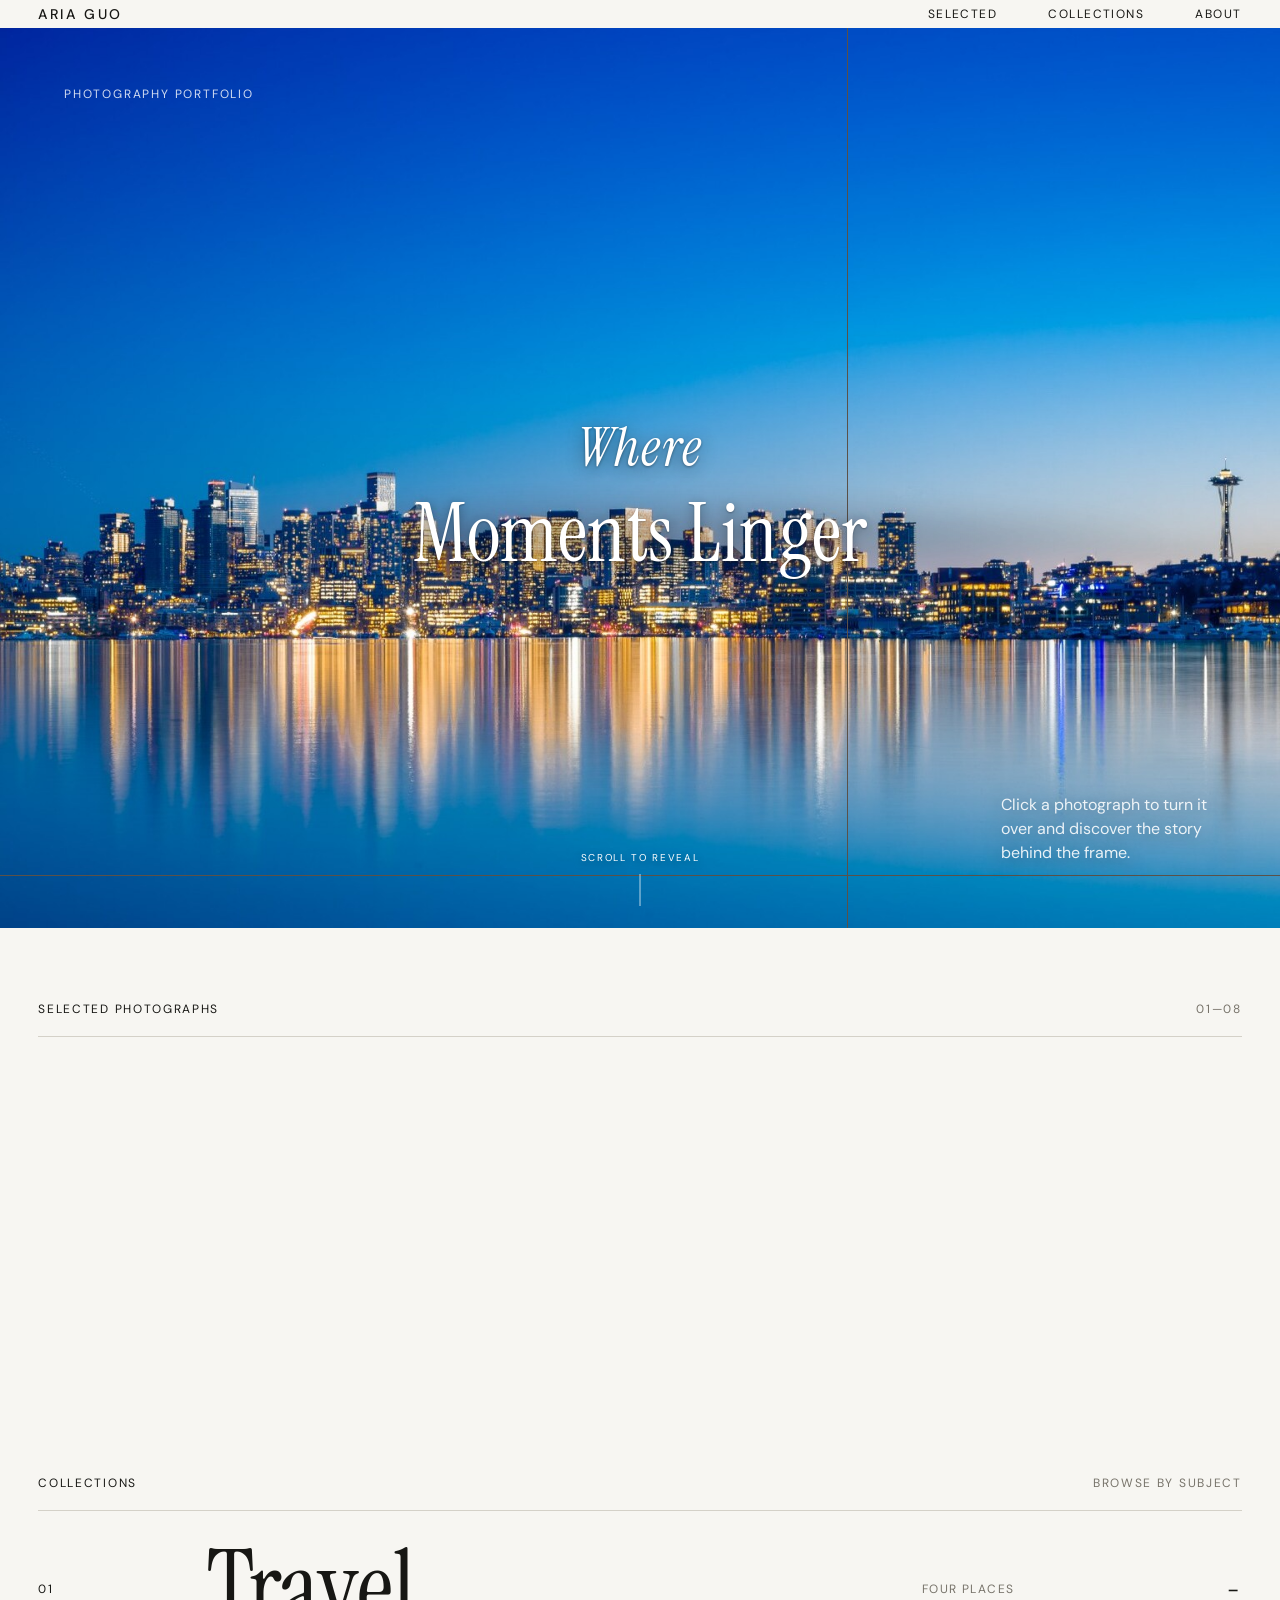
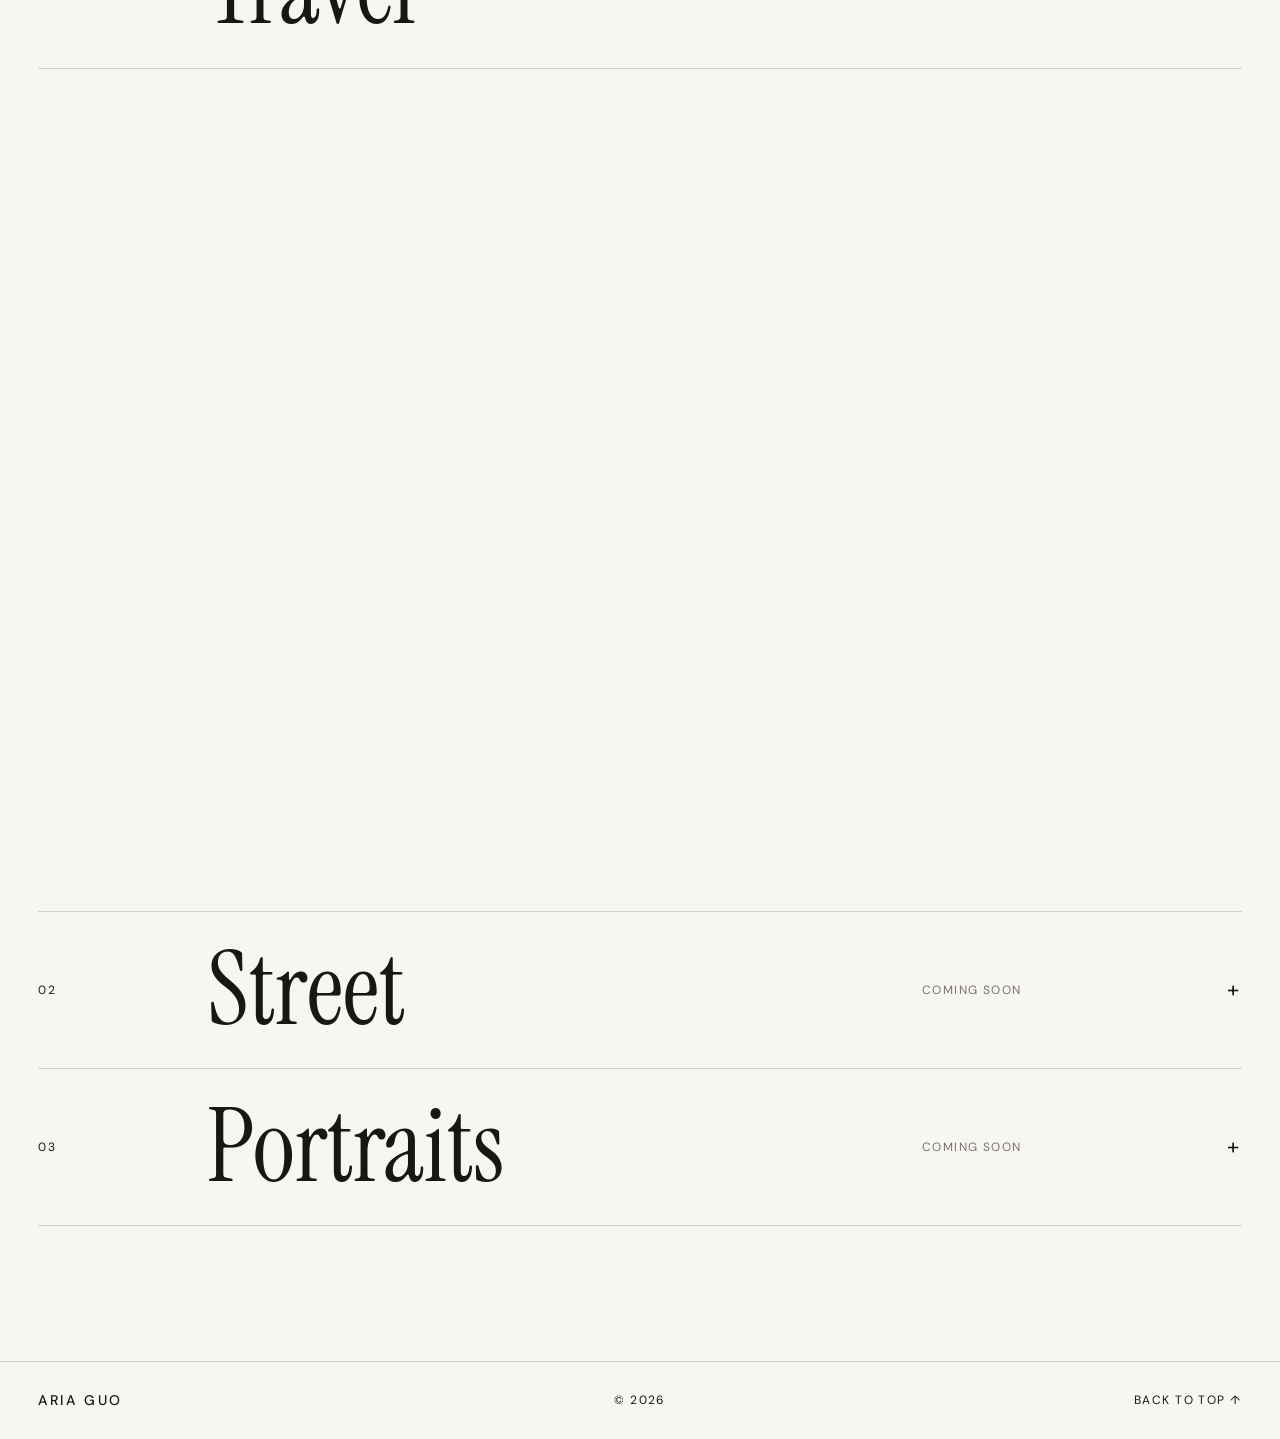
==== commit 1e79d8a3: "Add Tibet masonry gallery and larger selected photo pairs" ====
--- a/index.html
+++ b/index.html
@@ -1,4 +1,4 @@
-<!doctype html><html lang="en"><head><meta charset="utf-8"><meta name="viewport" content="width=device-width,initial-scale=1"><meta name="description" content="Photography portfolio by Aria Guo"><title>Aria Guo — Photography</title><link rel="stylesheet" href="./styles.css?v=22"></head><body>
+<!doctype html><html lang="en"><head><meta charset="utf-8"><meta name="viewport" content="width=device-width,initial-scale=1"><meta name="description" content="Photography portfolio by Aria Guo"><title>Aria Guo — Photography</title><link rel="stylesheet" href="./styles.css?v=23"></head><body>
 <header class="site-header"><a class="wordmark" href="./index.html">ARIA GUO</a><nav><a href="#selected">Selected</a><a href="#categories">Collections</a><a href="./about.html">About</a></nav></header>
 <main><section class="intro"><p class="kicker">Photography portfolio</p><div class="hero-picture-holder" role="img" aria-label="Seattle skyline reflected across the water at blue hour"><span aria-hidden="true"></span></div><h1><span class="title-first">Where</span><span class="title-second">Moments Linger</span></h1><p class="intro-note">Click a photograph to turn it over and discover the story behind the frame.</p><span class="scroll-cue" aria-hidden="true"><span>Scroll to reveal</span><i></i></span></section>
 <section class="selected" id="selected"><div class="section-heading"><h2>Selected photographs</h2><span>01—08</span></div><div class="feature-grid" id="feature-grid"></div></section>
@@ -12,4 +12,4 @@
 </div></div>
 <button class="category-row" data-category="street"><span>02</span><strong>Street</strong><em>Coming soon</em><b>+</b></button>
 <button class="category-row" data-category="portraits"><span>03</span><strong>Portraits</strong><em>Coming soon</em><b>+</b></button></div>
-</section></main><footer><a class="wordmark" href="./index.html">ARIA GUO</a><p>© <span id="year"></span></p><a href="#top">Back to top ↑</a></footer><script src="./script.js?v=18"></script></body></html>
+</section></main><footer><a class="wordmark" href="./index.html">ARIA GUO</a><p>© <span id="year"></span></p><a href="#top">Back to top ↑</a></footer><script src="./script.js?v=19"></script></body></html>
--- a/styles.css
+++ b/styles.css
@@ -406,3 +406,14 @@
 .feature-grid .landscape-row .photo-back p{font-size:14px;line-height:1.4}
 @media(max-width:1100px){.photo-row{grid-template-columns:repeat(4, minmax(260px,1fr));overflow-x:auto;padding-bottom:12px;scroll-snap-type:x proximity}.photo-row .flip-card{scroll-snap-align:start}}
 @media(prefers-reduced-motion:reduce){.feature-grid .flip-face{transition:none}}
+
+/* Large landscape–portrait pairs, matching the supplied reference. */
+.feature-grid{gap:clamp(40px,6vw,90px)}
+.photo-pair{display:grid;grid-template-columns:1.8fr 1fr;gap:clamp(28px,9vw,150px);align-items:start}
+.feature-grid .photo-pair .flip-card:nth-child(n){height:auto!important;min-height:0;width:100%}
+.feature-grid .photo-pair .landscape{aspect-ratio:4/3}
+.feature-grid .photo-pair .portrait{aspect-ratio:3/4}
+.feature-grid .photo-pair .flip-front img{object-fit:contain}
+.feature-grid .photo-pair .photo-back{padding:clamp(20px,3vw,44px)}
+.feature-grid .photo-pair .photo-back strong{font-size:clamp(28px,3vw,48px)}
+@media(max-width:760px){.photo-pair{grid-template-columns:1fr;gap:24px}.feature-grid .photo-pair .portrait{width:75%;justify-self:end}.feature-grid .photo-pair .flip-card{min-height:300px}}
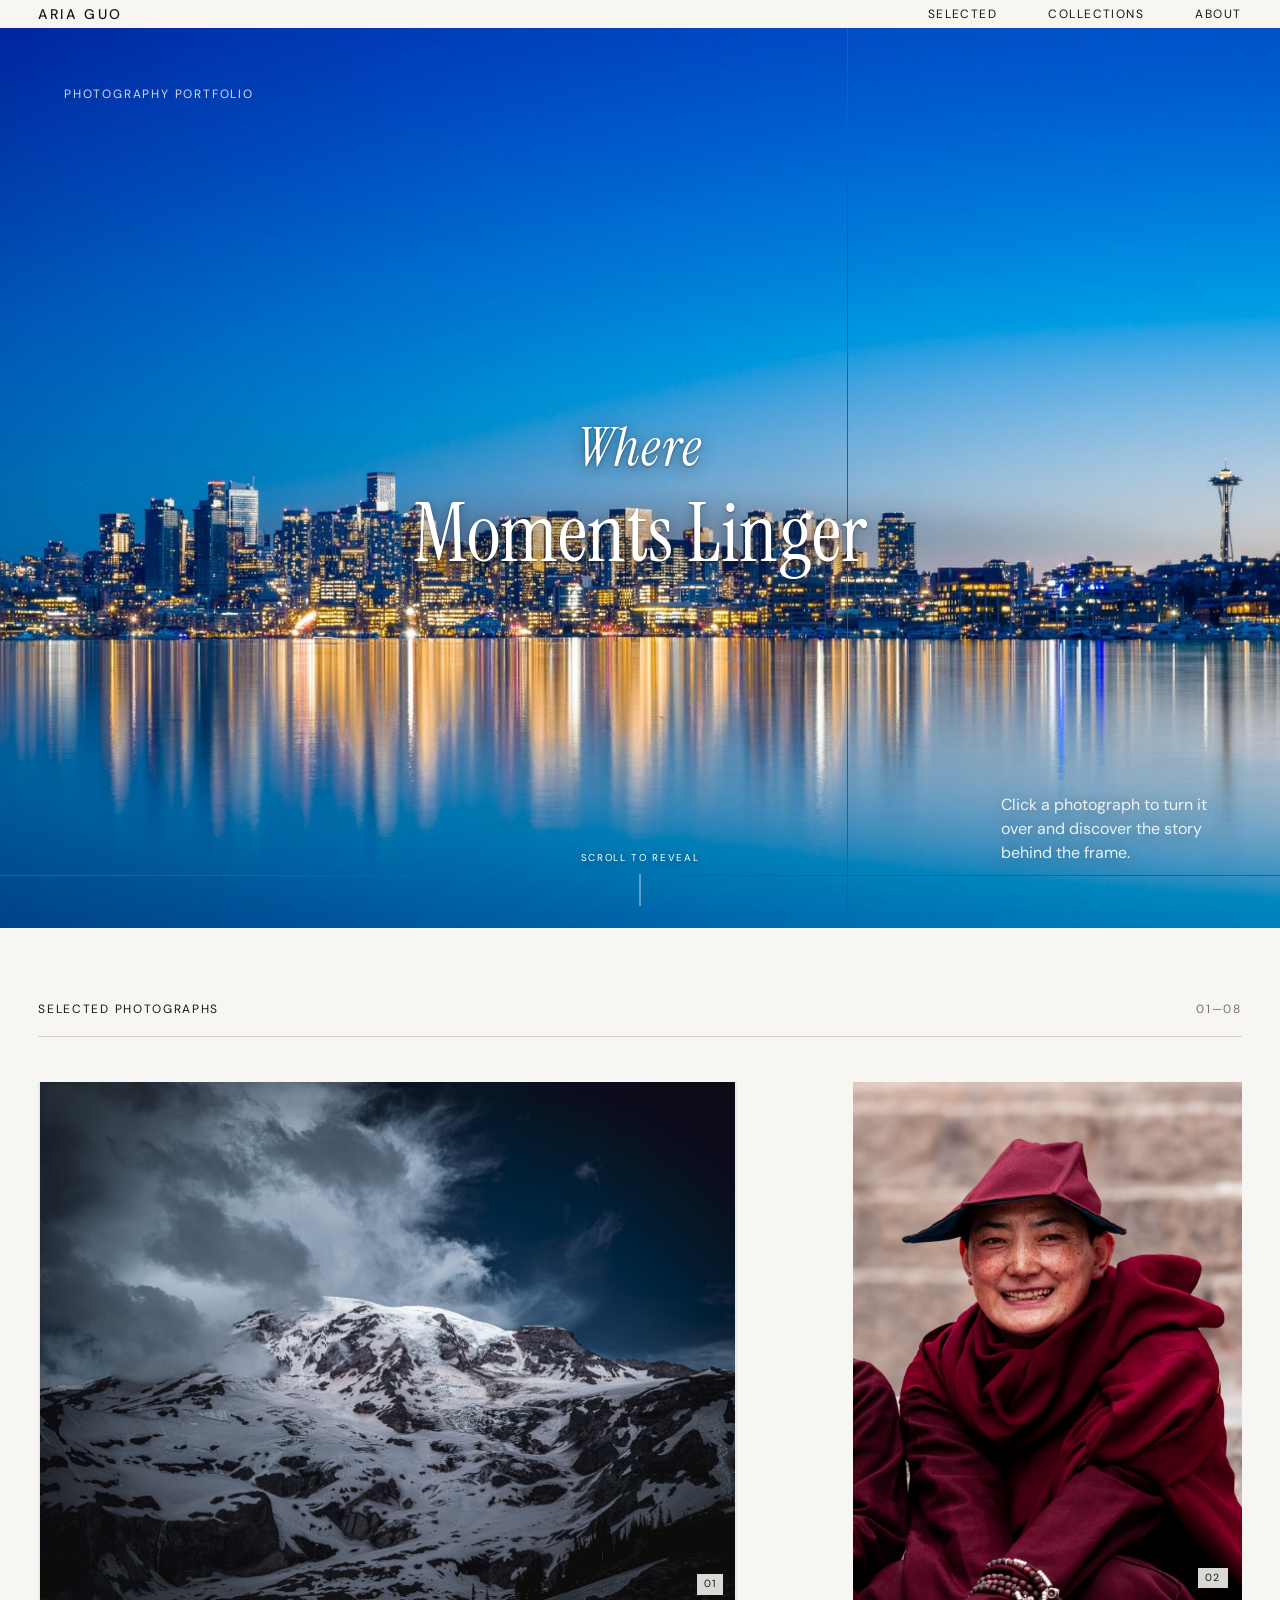
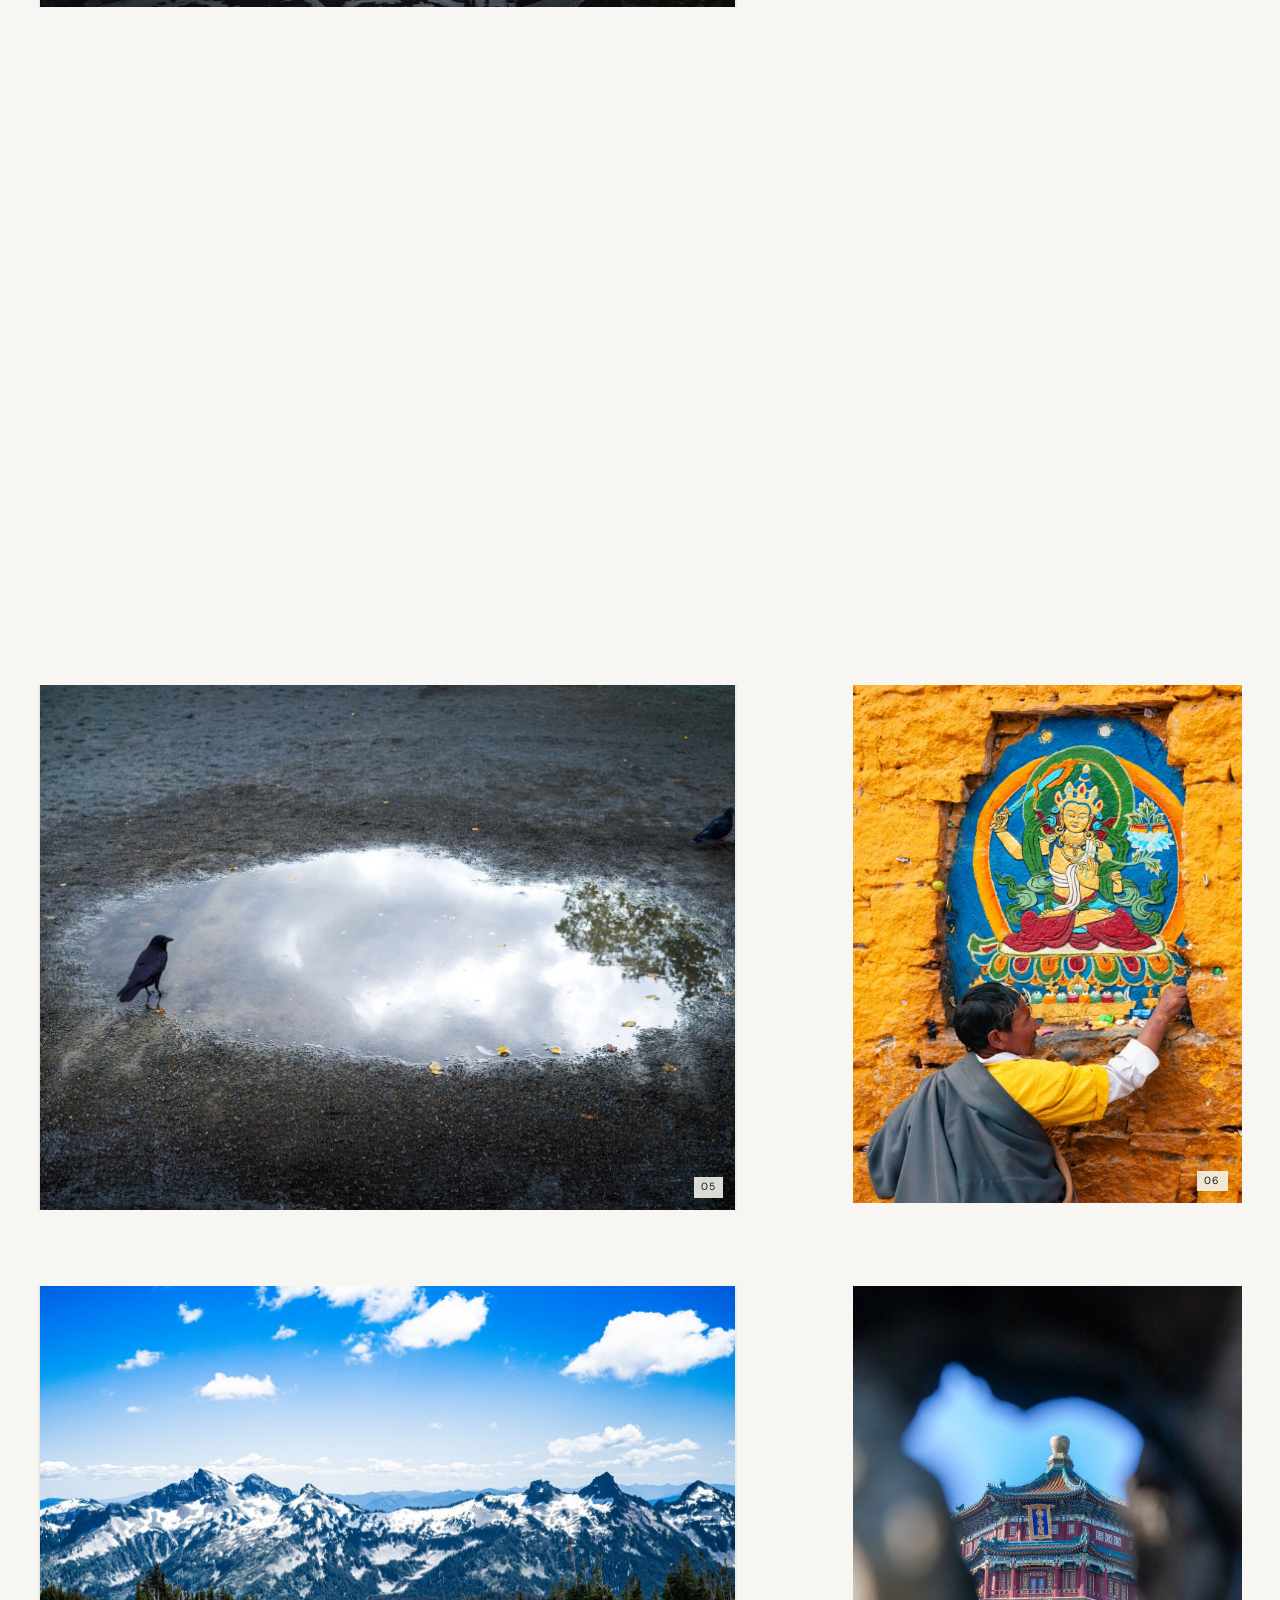
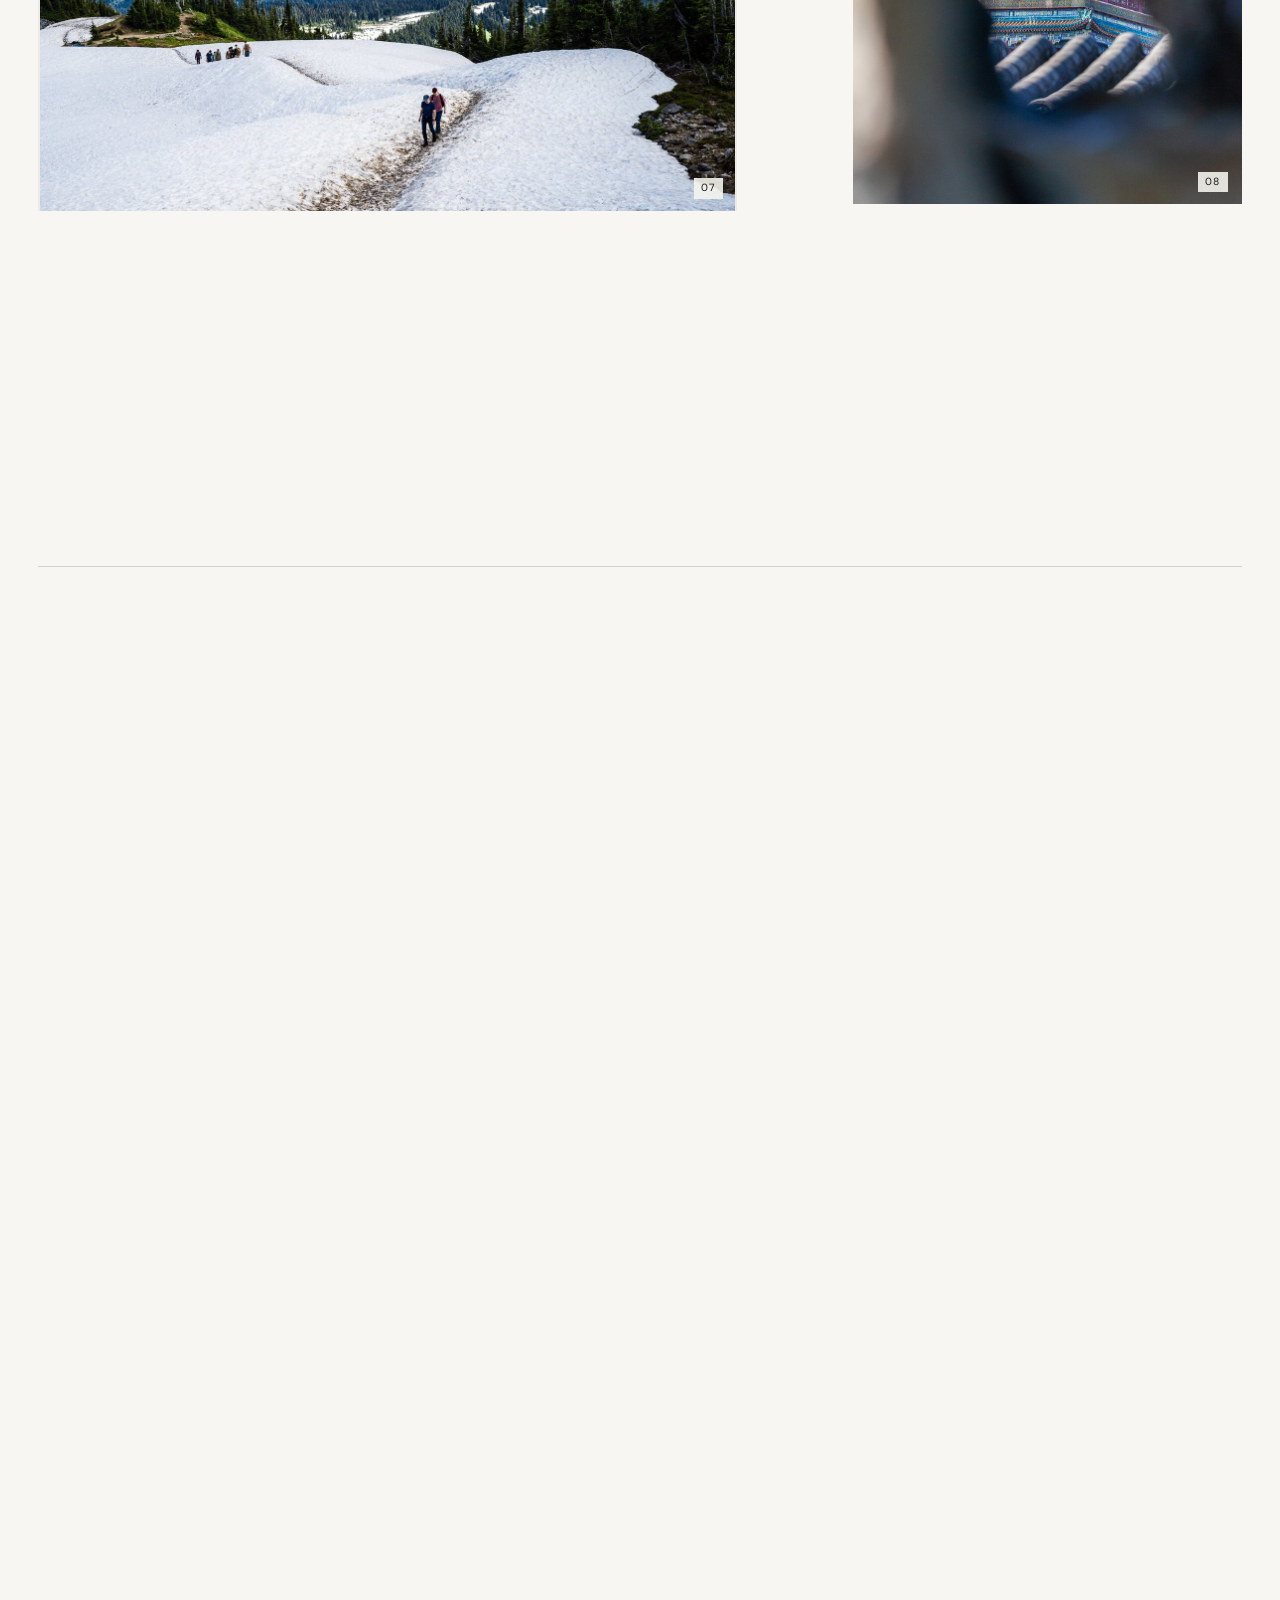
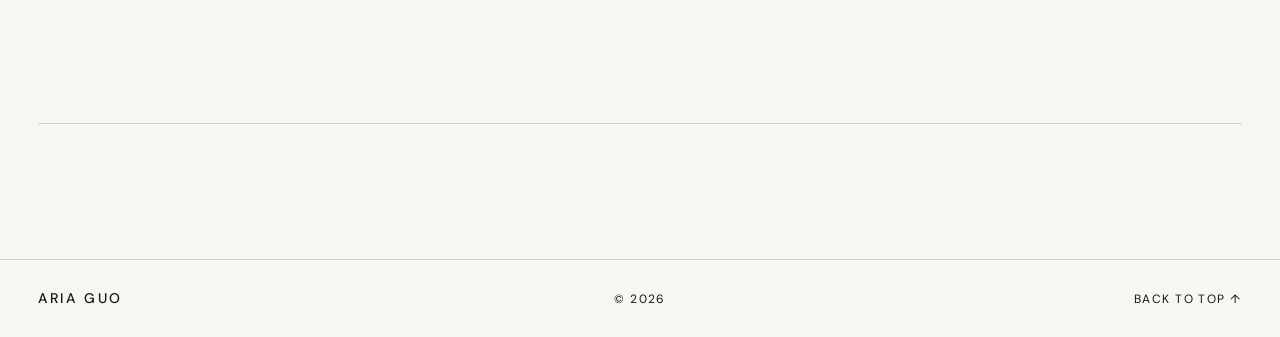
==== commit ba9fe0ed: "Fix selected pair widths and aspect ratios" ====
--- a/index.html
+++ b/index.html
@@ -1,4 +1,4 @@
-<!doctype html><html lang="en"><head><meta charset="utf-8"><meta name="viewport" content="width=device-width,initial-scale=1"><meta name="description" content="Photography portfolio by Aria Guo"><title>Aria Guo — Photography</title><link rel="stylesheet" href="./styles.css?v=23"></head><body>
+<!doctype html><html lang="en"><head><meta charset="utf-8"><meta name="viewport" content="width=device-width,initial-scale=1"><meta name="description" content="Photography portfolio by Aria Guo"><title>Aria Guo — Photography</title><link rel="stylesheet" href="./styles.css?v=24"></head><body>
 <header class="site-header"><a class="wordmark" href="./index.html">ARIA GUO</a><nav><a href="#selected">Selected</a><a href="#categories">Collections</a><a href="./about.html">About</a></nav></header>
 <main><section class="intro"><p class="kicker">Photography portfolio</p><div class="hero-picture-holder" role="img" aria-label="Seattle skyline reflected across the water at blue hour"><span aria-hidden="true"></span></div><h1><span class="title-first">Where</span><span class="title-second">Moments Linger</span></h1><p class="intro-note">Click a photograph to turn it over and discover the story behind the frame.</p><span class="scroll-cue" aria-hidden="true"><span>Scroll to reveal</span><i></i></span></section>
 <section class="selected" id="selected"><div class="section-heading"><h2>Selected photographs</h2><span>01—08</span></div><div class="feature-grid" id="feature-grid"></div></section>
--- a/styles.css
+++ b/styles.css
@@ -409,10 +409,10 @@
 
 /* Large landscape–portrait pairs, matching the supplied reference. */
 .feature-grid{gap:clamp(40px,6vw,90px)}
-.photo-pair{display:grid;grid-template-columns:1.8fr 1fr;gap:clamp(28px,9vw,150px);align-items:start}
+.photo-pair{width:100%;display:grid;grid-template-columns:1.8fr 1fr;gap:clamp(28px,9vw,150px);align-items:start}
 .feature-grid .photo-pair .flip-card:nth-child(n){height:auto!important;min-height:0;width:100%}
-.feature-grid .photo-pair .landscape{aspect-ratio:4/3}
-.feature-grid .photo-pair .portrait{aspect-ratio:3/4}
+.feature-grid .photo-pair .flip-card.landscape:nth-child(n){aspect-ratio:4/3}
+.feature-grid .photo-pair .flip-card.portrait:nth-child(n){aspect-ratio:3/4}
 .feature-grid .photo-pair .flip-front img{object-fit:contain}
 .feature-grid .photo-pair .photo-back{padding:clamp(20px,3vw,44px)}
 .feature-grid .photo-pair .photo-back strong{font-size:clamp(28px,3vw,48px)}
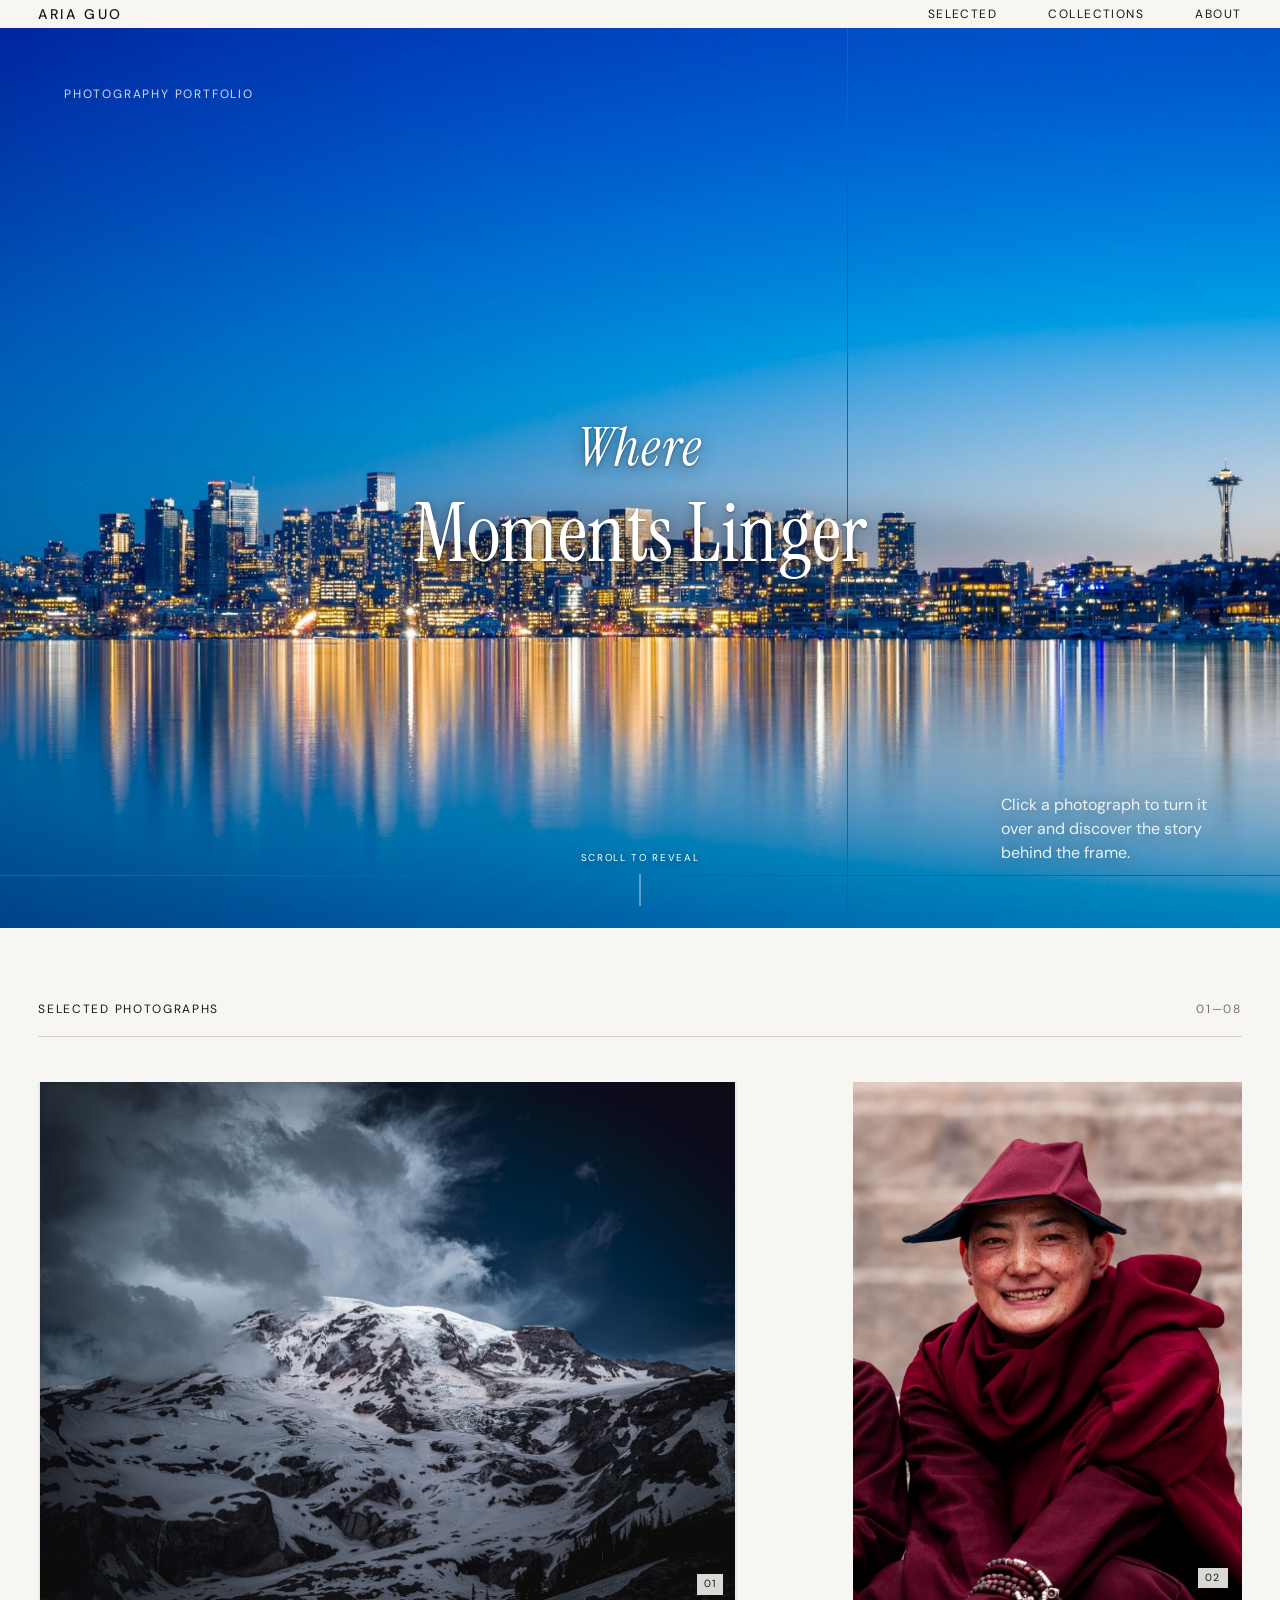
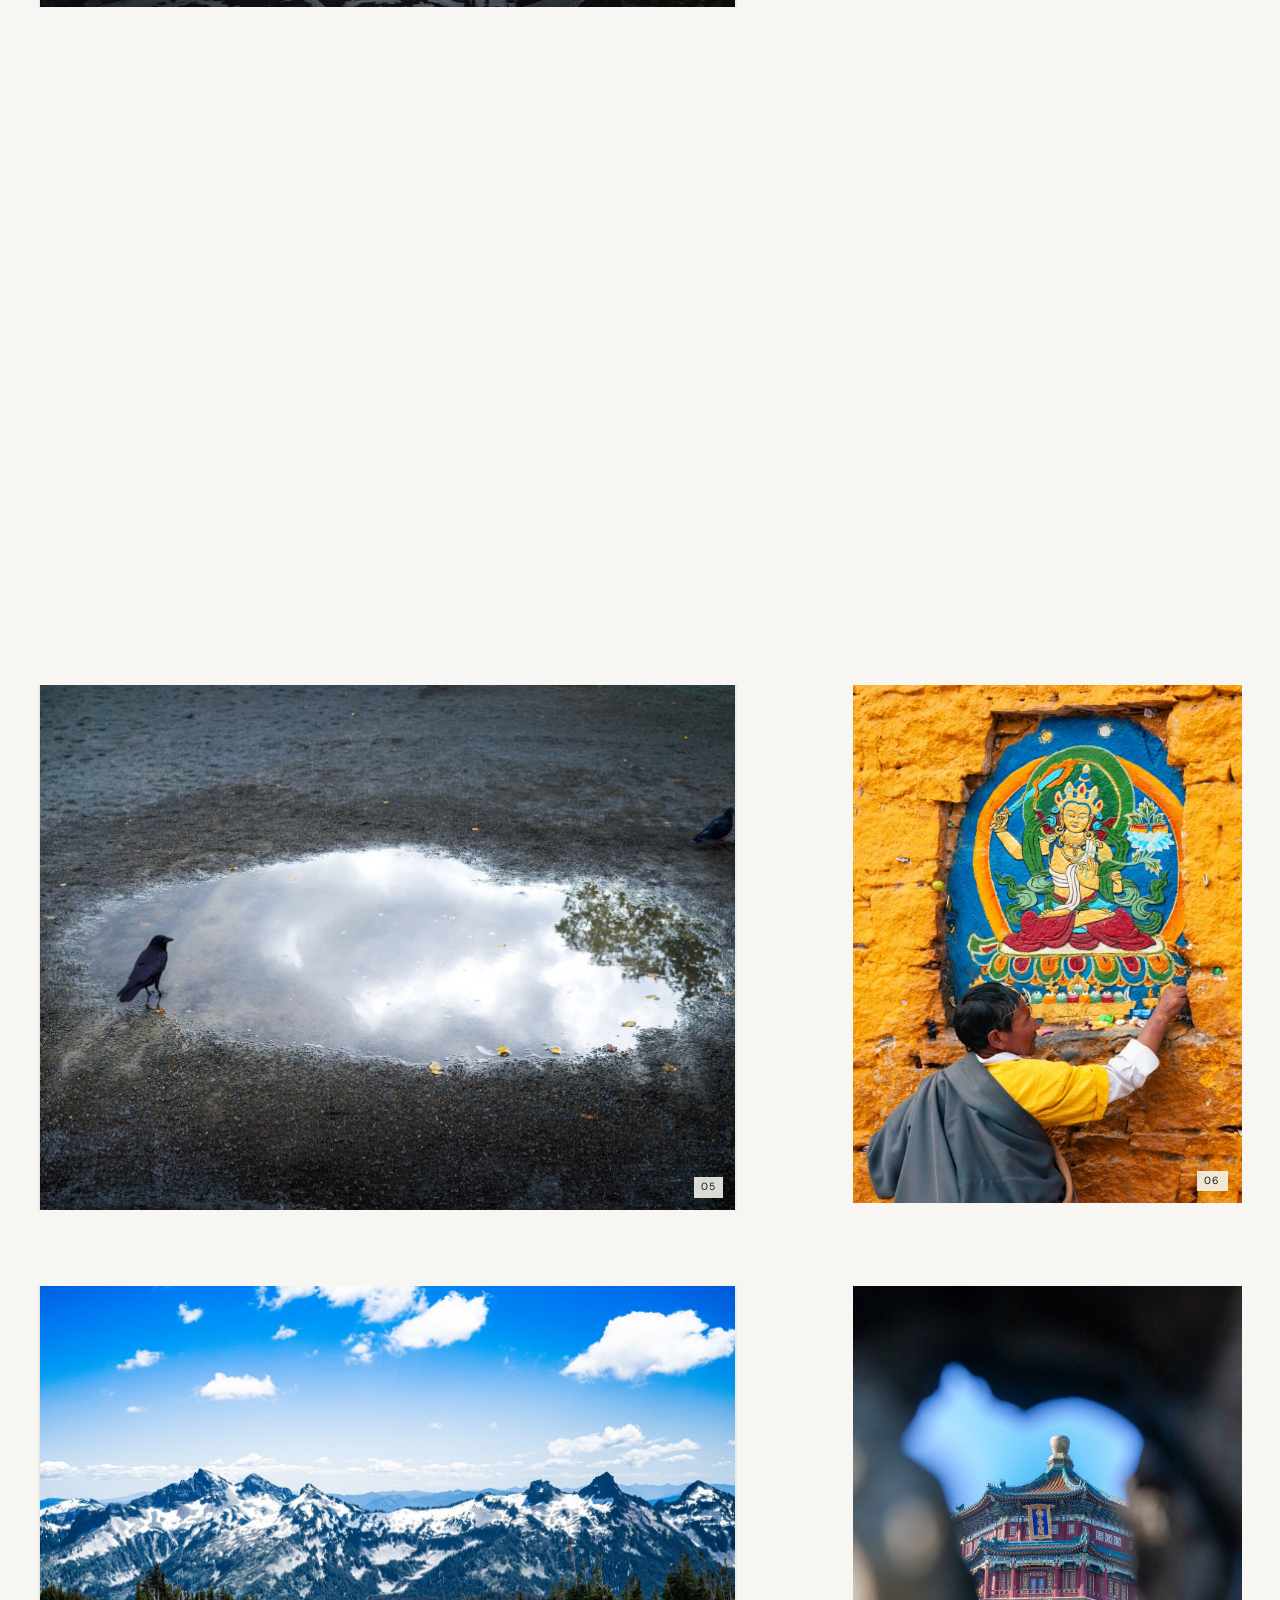
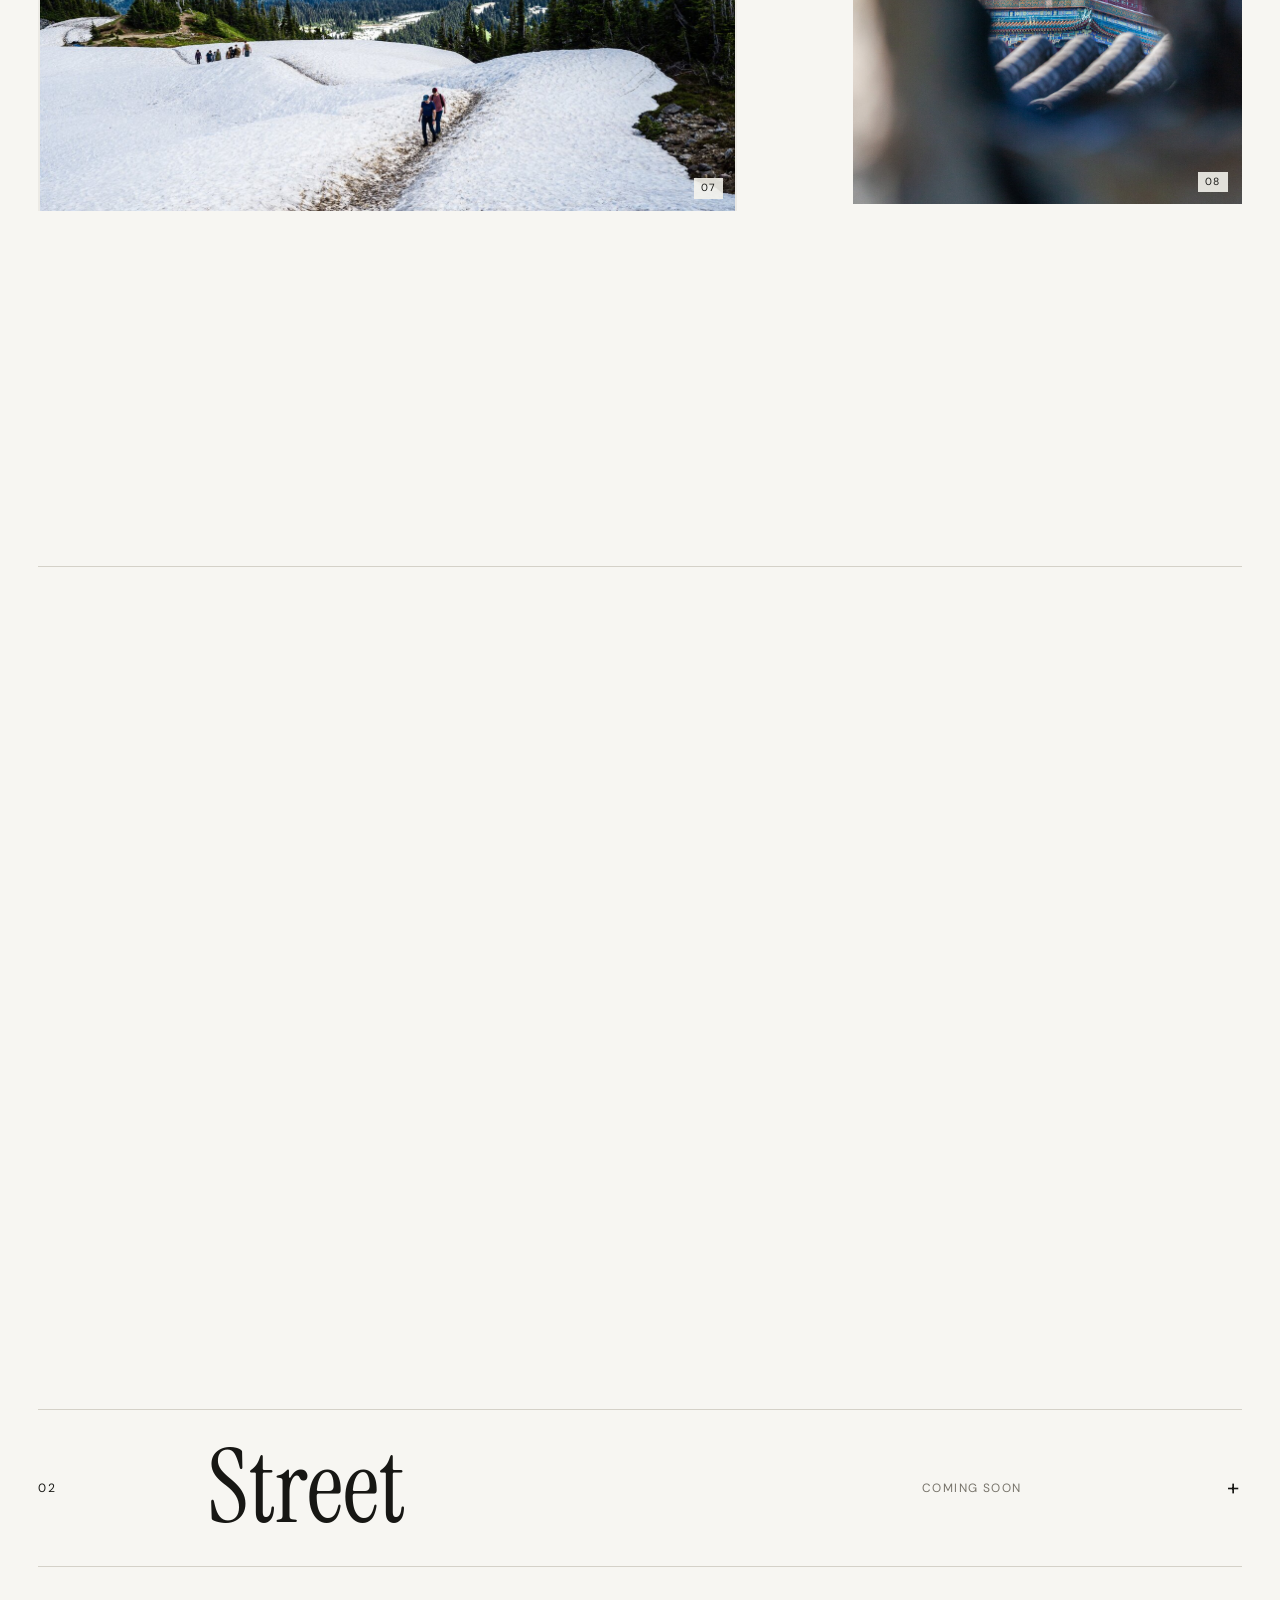
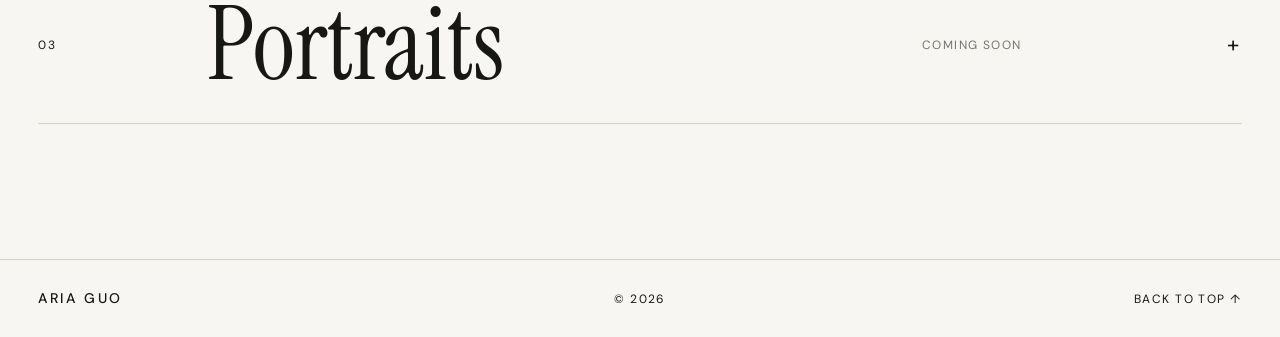
==== commit 1be4363a: "Refresh selected photo story assets" ====
--- a/index.html
+++ b/index.html
@@ -1,4 +1,4 @@
-<!doctype html><html lang="en"><head><meta charset="utf-8"><meta name="viewport" content="width=device-width,initial-scale=1"><meta name="description" content="Photography portfolio by Aria Guo"><title>Aria Guo — Photography</title><link rel="stylesheet" href="./styles.css?v=24"></head><body>
+<!doctype html><html lang="en"><head><meta charset="utf-8"><meta name="viewport" content="width=device-width,initial-scale=1"><meta name="description" content="Photography portfolio by Aria Guo"><title>Aria Guo — Photography</title><link rel="stylesheet" href="./styles.css?v=25"></head><body>
 <header class="site-header"><a class="wordmark" href="./index.html">ARIA GUO</a><nav><a href="#selected">Selected</a><a href="#categories">Collections</a><a href="./about.html">About</a></nav></header>
 <main><section class="intro"><p class="kicker">Photography portfolio</p><div class="hero-picture-holder" role="img" aria-label="Seattle skyline reflected across the water at blue hour"><span aria-hidden="true"></span></div><h1><span class="title-first">Where</span><span class="title-second">Moments Linger</span></h1><p class="intro-note">Click a photograph to turn it over and discover the story behind the frame.</p><span class="scroll-cue" aria-hidden="true"><span>Scroll to reveal</span><i></i></span></section>
 <section class="selected" id="selected"><div class="section-heading"><h2>Selected photographs</h2><span>01—08</span></div><div class="feature-grid" id="feature-grid"></div></section>
@@ -12,4 +12,4 @@
 </div></div>
 <button class="category-row" data-category="street"><span>02</span><strong>Street</strong><em>Coming soon</em><b>+</b></button>
 <button class="category-row" data-category="portraits"><span>03</span><strong>Portraits</strong><em>Coming soon</em><b>+</b></button></div>
-</section></main><footer><a class="wordmark" href="./index.html">ARIA GUO</a><p>© <span id="year"></span></p><a href="#top">Back to top ↑</a></footer><script src="./script.js?v=19"></script></body></html>
+</section></main><footer><a class="wordmark" href="./index.html">ARIA GUO</a><p>© <span id="year"></span></p><a href="#top">Back to top ↑</a></footer><script src="./script.js?v=20"></script></body></html>
--- a/styles.css
+++ b/styles.css
@@ -417,3 +417,18 @@
 .feature-grid .photo-pair .photo-back{padding:clamp(20px,3vw,44px)}
 .feature-grid .photo-pair .photo-back strong{font-size:clamp(28px,3vw,48px)}
 @media(max-width:760px){.photo-pair{grid-template-columns:1fr;gap:24px}.feature-grid .photo-pair .portrait{width:75%;justify-self:end}.feature-grid .photo-pair .flip-card{min-height:300px}}
+
+
+/* Larger selected-photo story typography */
+.feature-grid .photo-pair .photo-back strong{
+  font-size:clamp(32px,3.2vw,52px);
+  line-height:1
+}
+.feature-grid .photo-pair .photo-back p{
+  max-width:38rem;
+  font:clamp(1rem,1.3vw,1.2rem)/1.5 var(--sans)
+}
+.feature-grid .photo-pair .photo-meta{
+  font-size:clamp(.68rem,.85vw,.76rem);
+  line-height:1.35
+}
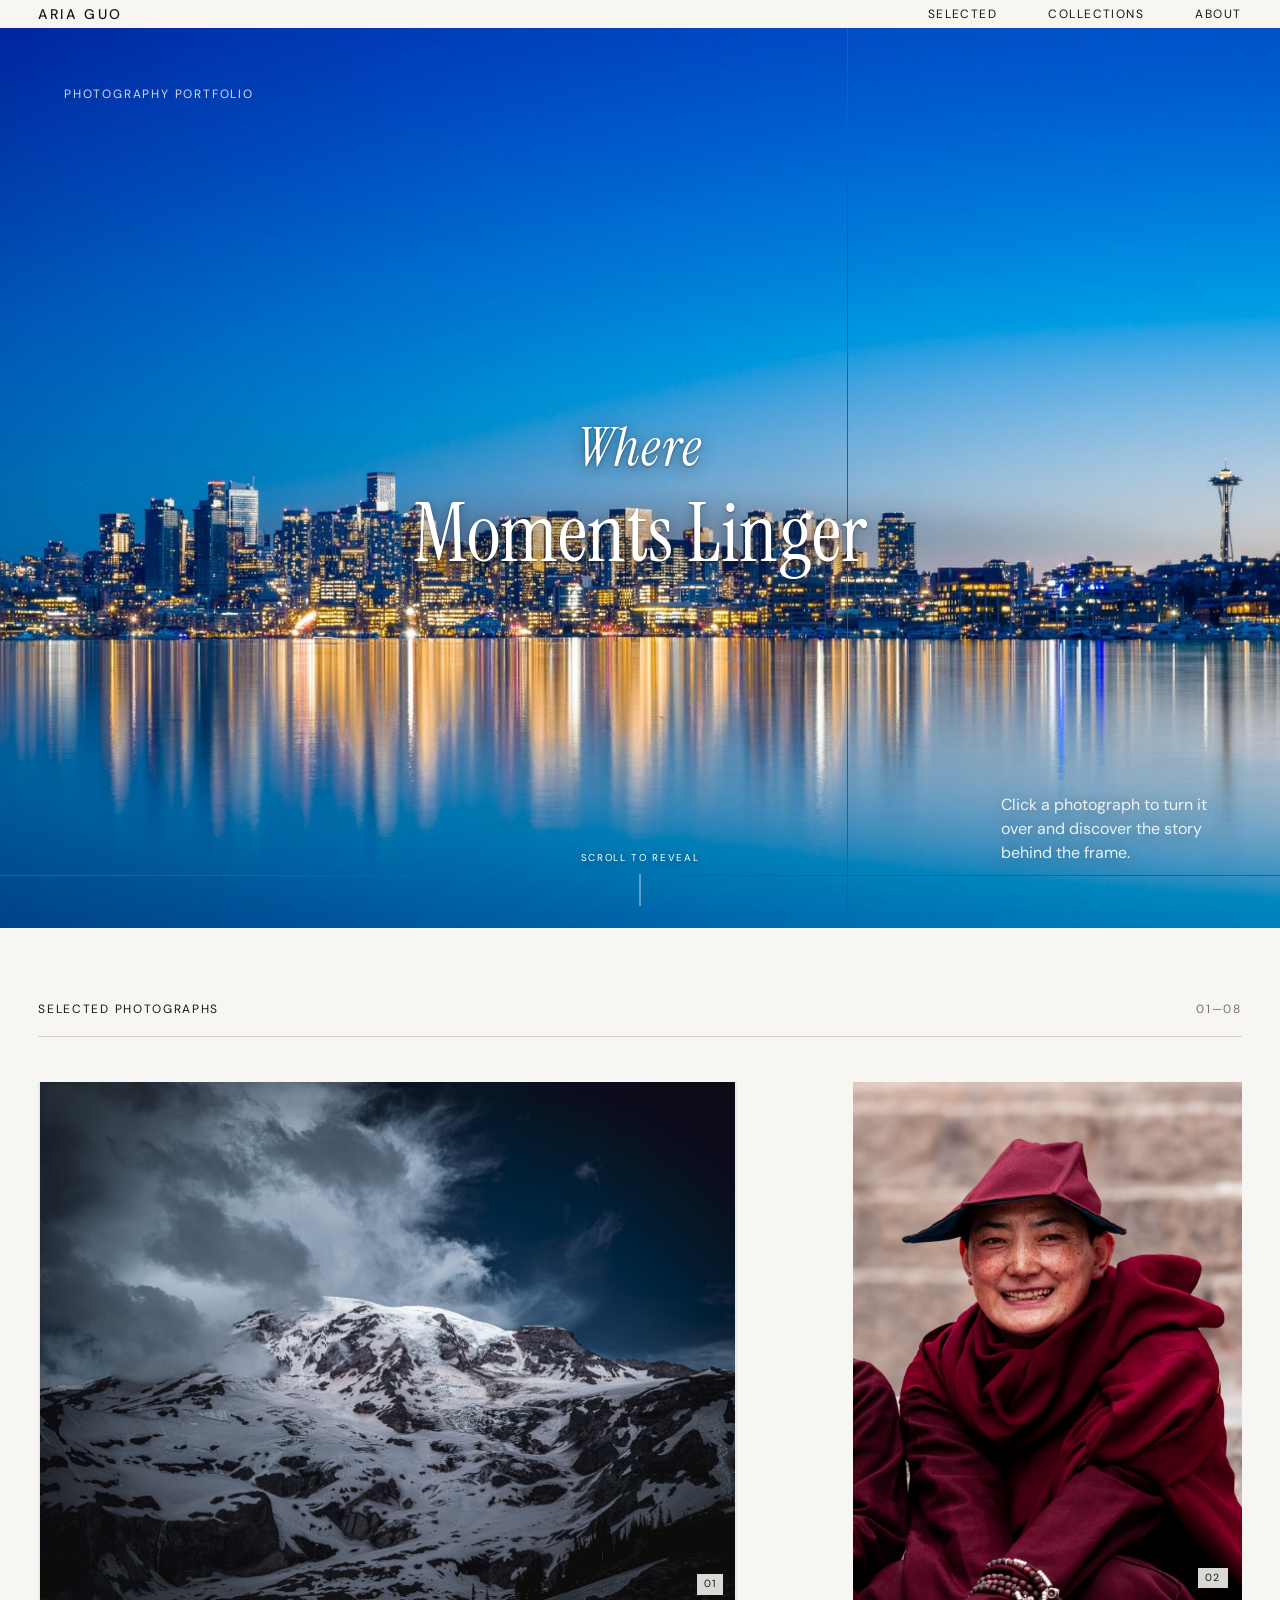
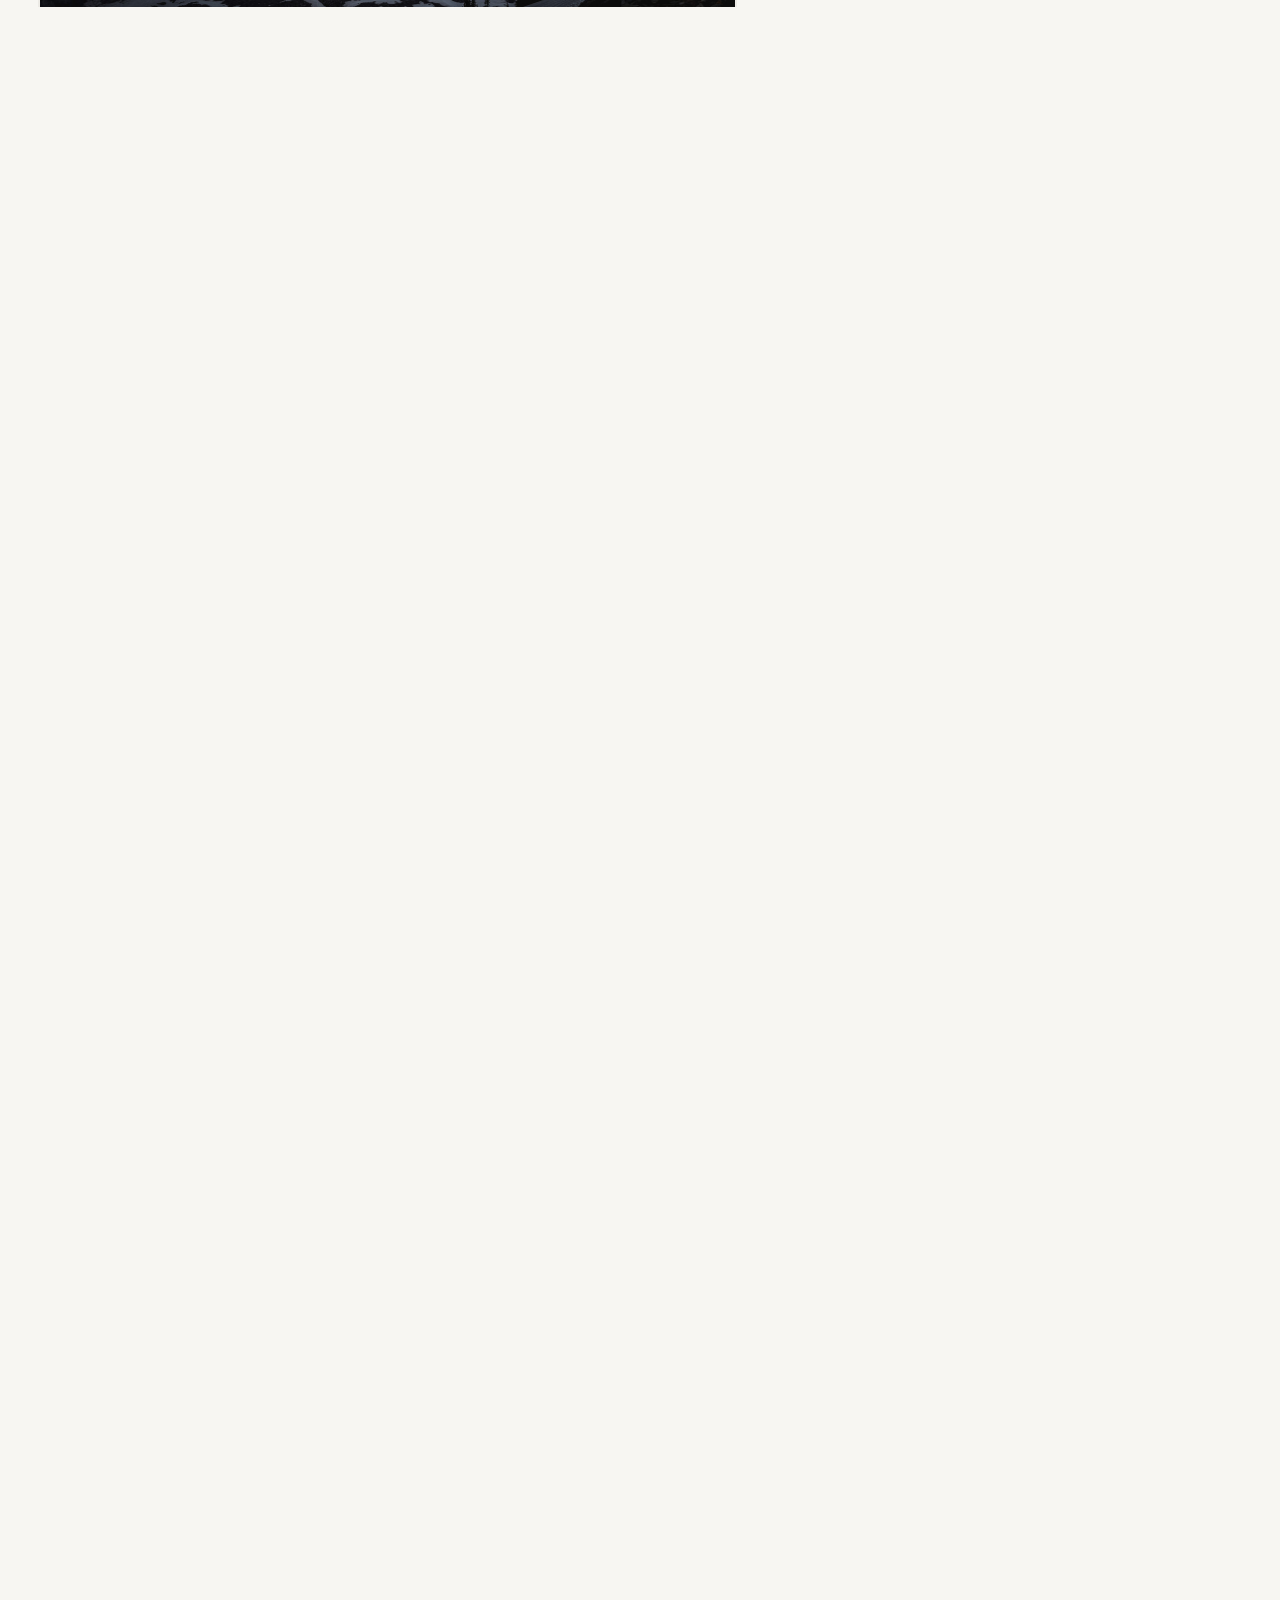
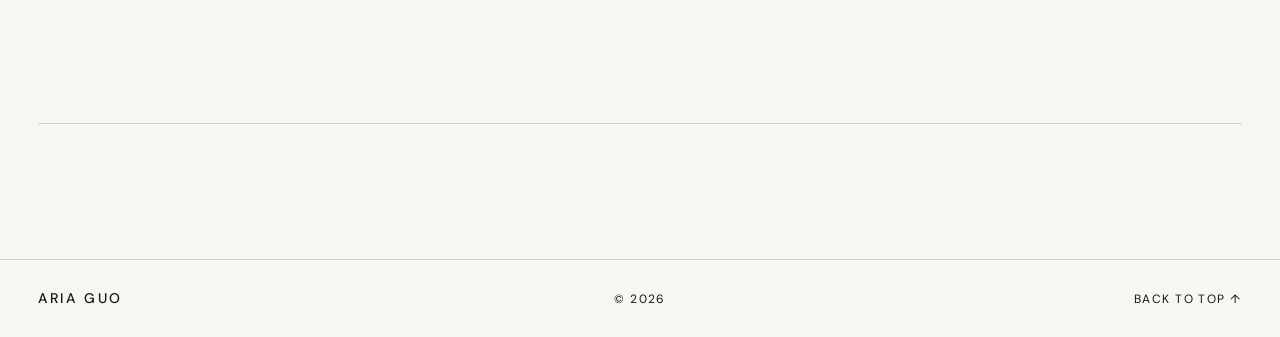
==== commit 1d21c958: "Update About page portrait and photographer details" ====
--- a/index.html
+++ b/index.html
@@ -1,4 +1,4 @@
-<!doctype html><html lang="en"><head><meta charset="utf-8"><meta name="viewport" content="width=device-width,initial-scale=1"><meta name="description" content="Photography portfolio by Aria Guo"><title>Aria Guo — Photography</title><link rel="stylesheet" href="./styles.css?v=25"></head><body>
+<!doctype html><html lang="en"><head><meta charset="utf-8"><meta name="viewport" content="width=device-width,initial-scale=1"><meta name="description" content="Photography portfolio by Aria Guo"><title>Aria Guo — Photography</title><link rel="stylesheet" href="./styles.css?v=26"></head><body>
 <header class="site-header"><a class="wordmark" href="./index.html">ARIA GUO</a><nav><a href="#selected">Selected</a><a href="#categories">Collections</a><a href="./about.html">About</a></nav></header>
 <main><section class="intro"><p class="kicker">Photography portfolio</p><div class="hero-picture-holder" role="img" aria-label="Seattle skyline reflected across the water at blue hour"><span aria-hidden="true"></span></div><h1><span class="title-first">Where</span><span class="title-second">Moments Linger</span></h1><p class="intro-note">Click a photograph to turn it over and discover the story behind the frame.</p><span class="scroll-cue" aria-hidden="true"><span>Scroll to reveal</span><i></i></span></section>
 <section class="selected" id="selected"><div class="section-heading"><h2>Selected photographs</h2><span>01—08</span></div><div class="feature-grid" id="feature-grid"></div></section>
@@ -12,4 +12,4 @@
 </div></div>
 <button class="category-row" data-category="street"><span>02</span><strong>Street</strong><em>Coming soon</em><b>+</b></button>
 <button class="category-row" data-category="portraits"><span>03</span><strong>Portraits</strong><em>Coming soon</em><b>+</b></button></div>
-</section></main><footer><a class="wordmark" href="./index.html">ARIA GUO</a><p>© <span id="year"></span></p><a href="#top">Back to top ↑</a></footer><script src="./script.js?v=20"></script></body></html>
+</section></main><footer><a class="wordmark" href="./index.html">ARIA GUO</a><p>© <span id="year"></span></p><a href="#top">Back to top ↑</a></footer><script src="./script.js?v=21"></script></body></html>
--- a/styles.css
+++ b/styles.css
@@ -432,3 +432,27 @@
   font-size:clamp(.68rem,.85vw,.76rem);
   line-height:1.35
 }
+
+
+/* Editorial About page */
+.about-page{padding:clamp(64px,9vh,120px) 6vw clamp(90px,14vh,170px)}
+.about-hero{display:grid;grid-template-columns:minmax(280px,.82fr) minmax(420px,1.18fr);gap:clamp(48px,9vw,150px);align-items:start;max-width:1500px;margin:0 auto}
+.about-portrait{position:sticky;top:70px;margin:0;aspect-ratio:3/4;overflow:hidden;background:#dedbd3}
+.about-portrait img{display:block;width:100%;height:100%;object-fit:cover;object-position:center}
+.about-content{padding-top:clamp(10px,3vh,38px)}
+.about-content .eyebrow{margin:0 0 2.5rem;color:var(--muted);font-size:.72rem;letter-spacing:.16em;text-transform:uppercase}
+.about-content h1{max-width:920px;margin:0;font:400 clamp(3.2rem,6.3vw,7.4rem)/.91 var(--serif);letter-spacing:-.035em}
+.about-copy{max-width:720px;margin:clamp(42px,7vh,82px) 0 0 auto}
+.about-copy p{margin:0 0 1.15rem;font-size:clamp(1.08rem,1.45vw,1.35rem);line-height:1.55;color:#34332f}
+.about-details{display:grid;grid-template-columns:repeat(3,minmax(0,1fr));gap:24px;margin-top:clamp(44px,7vh,80px);padding-top:22px;border-top:1px solid var(--line)}
+.about-details span{display:block;margin-bottom:10px;color:var(--muted);font-size:.67rem;letter-spacing:.15em;text-transform:uppercase}
+.about-details p,.about-details a{margin:0;font-size:.9rem;line-height:1.6}
+.about-details a{display:inline-block;border-bottom:1px solid var(--ink)}
+@media(max-width:850px){
+  .about-page{padding:58px 20px 90px}
+  .about-hero{grid-template-columns:1fr;gap:44px}
+  .about-portrait{position:relative;top:auto;width:min(86%,520px)}
+  .about-content h1{font-size:clamp(3.4rem,14vw,6rem)}
+  .about-copy{margin-top:42px}
+  .about-details{grid-template-columns:1fr;gap:28px}
+}
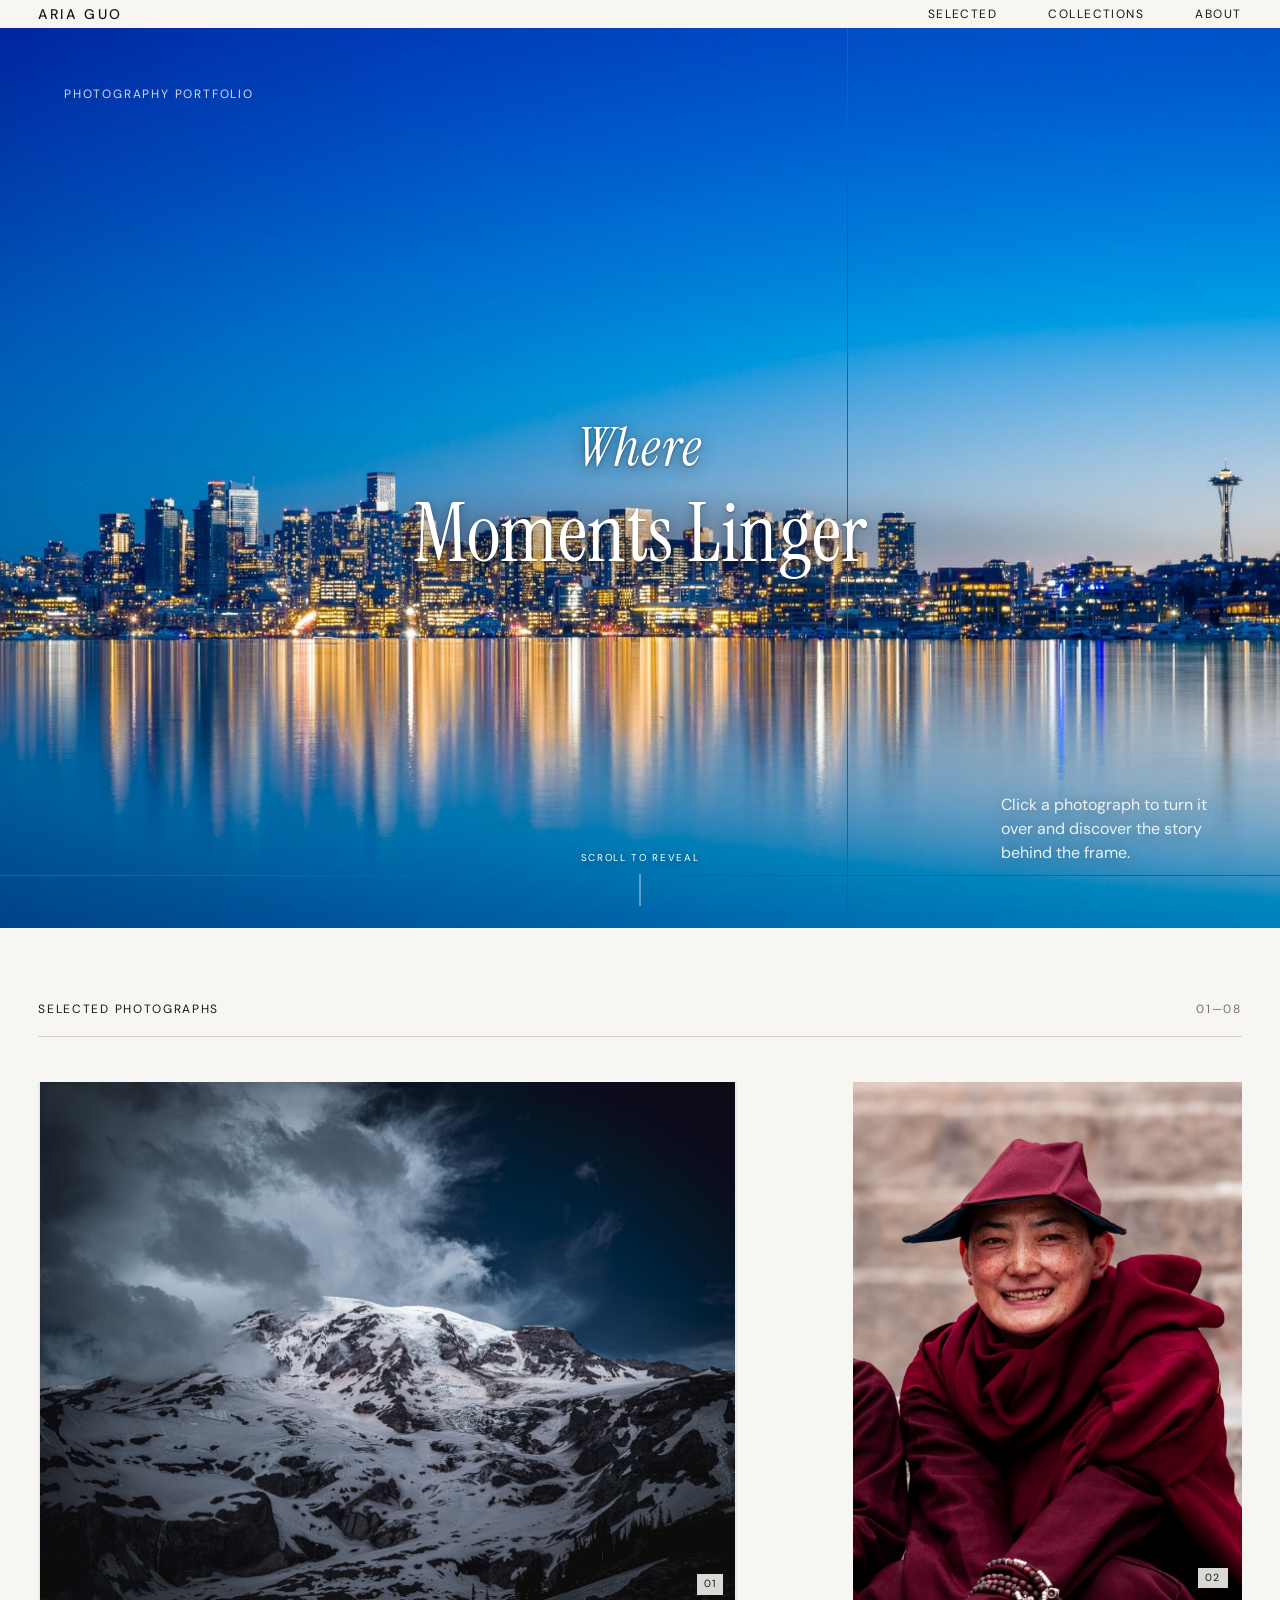
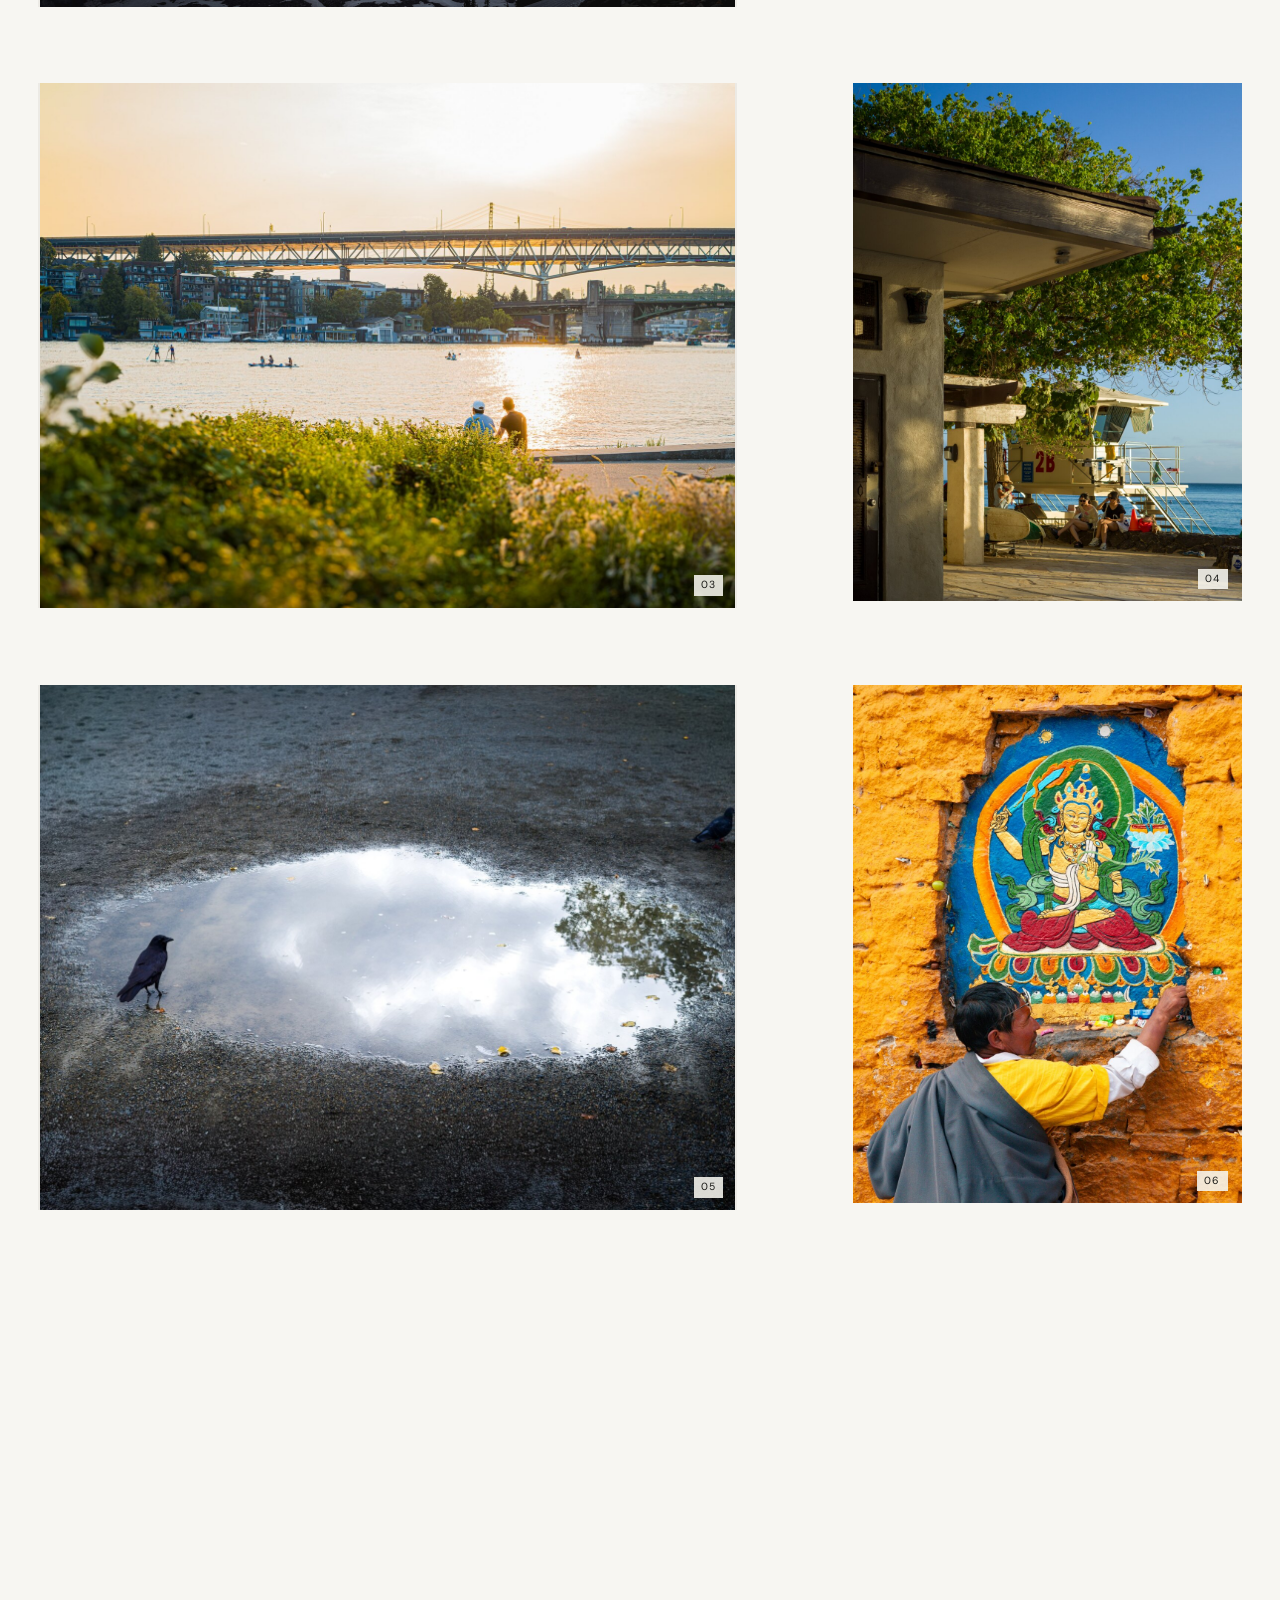
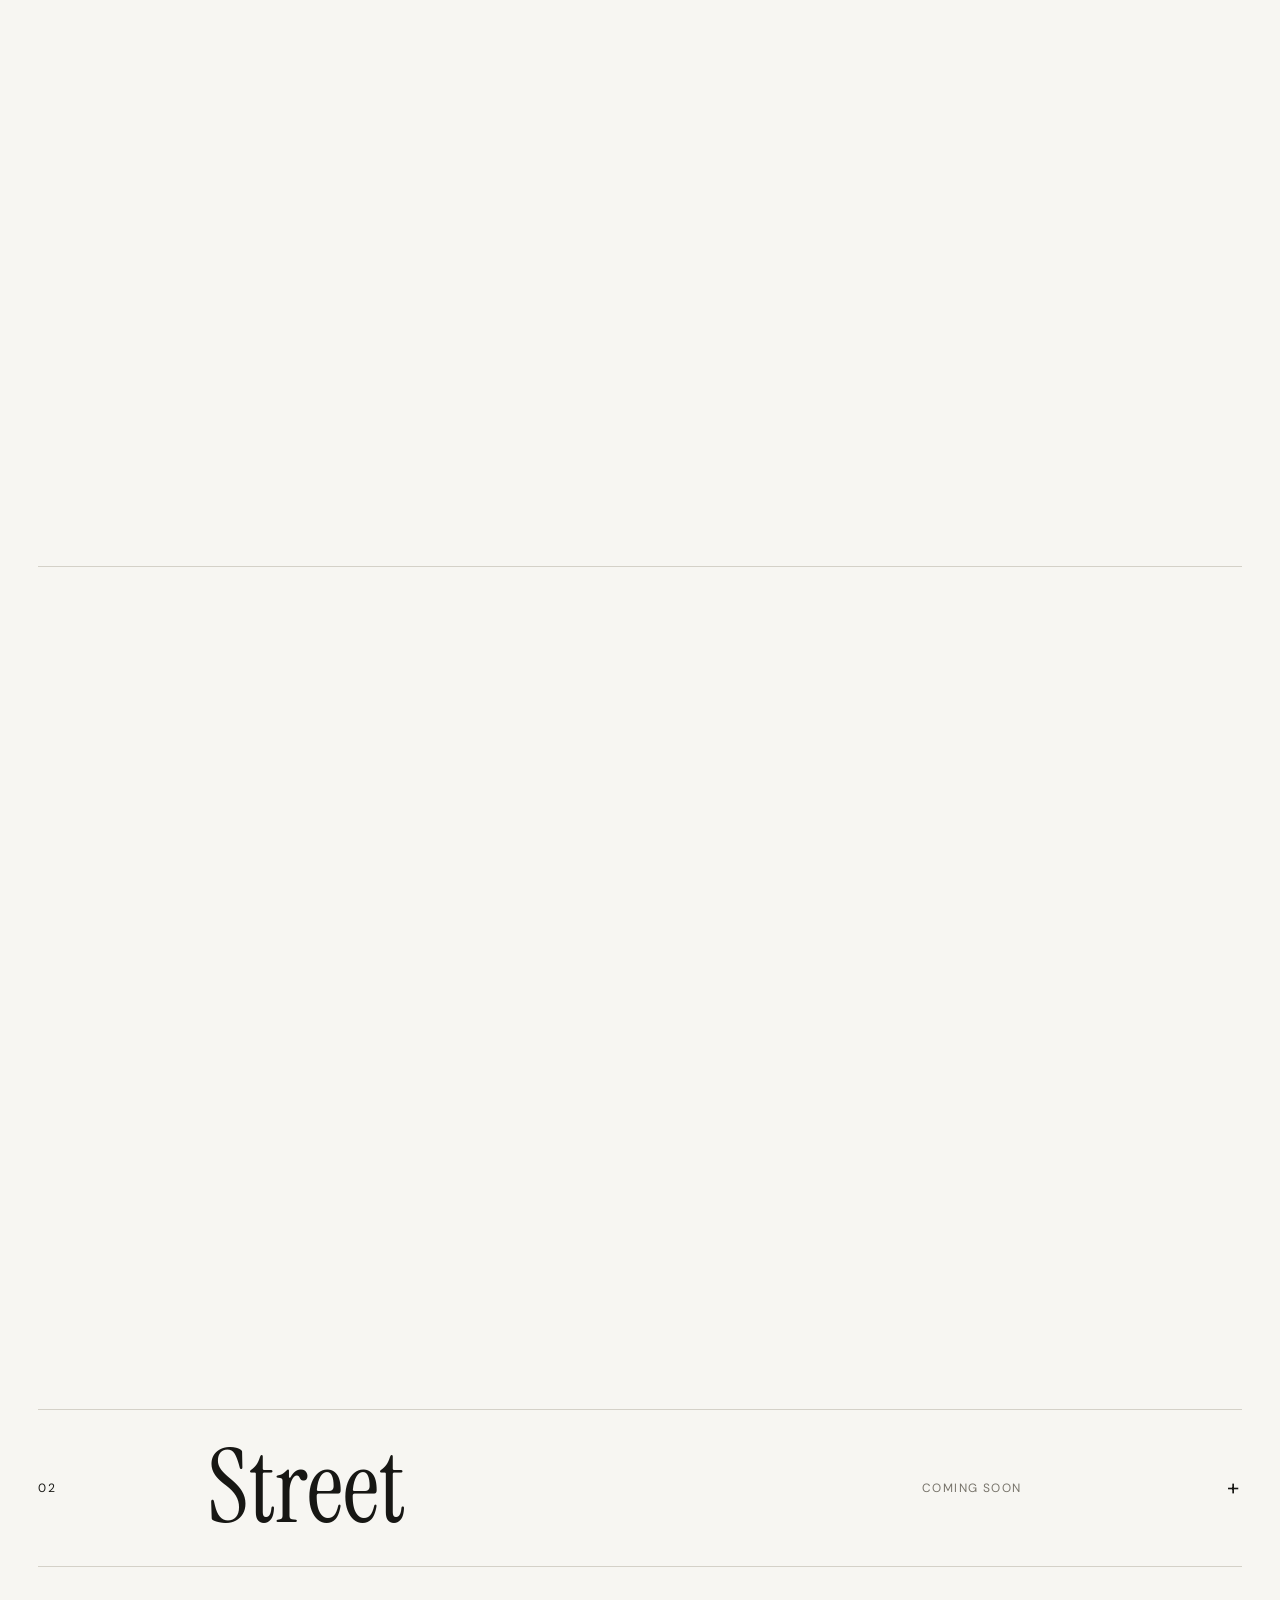
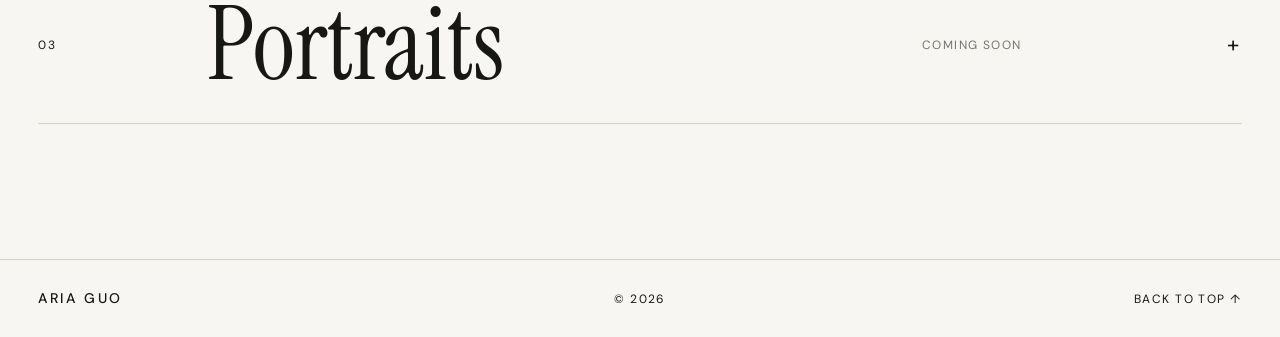
==== commit 6902471f: "Rename Seattle collection to Washington" ====
--- a/index.html
+++ b/index.html
@@ -8,8 +8,8 @@
 <a class="hex hex-hawaii" href="./collection.html?place=hawaii"><span class="hex-image tone-ocean"></span><span class="hex-copy"><small>Travel · 01</small><strong>Hawaii</strong><p>Light, water, and island rhythm.</p></span></a>
 <a class="hex hex-tibet" href="./collection.html?place=tibet"><span class="hex-image tone-gold"></span><span class="hex-copy"><small>Travel · 02</small><strong>Tibet</strong><p>Ritual, color, and life at altitude.</p></span></a>
 <a class="hex hex-beijing" href="./collection.html?place=beijing"><span class="hex-image tone-red"></span><span class="hex-copy"><small>Travel · 03</small><strong>Beijing</strong><p>Old geometry in a changing city.</p></span></a>
-<a class="hex hex-seattle" href="./collection.html?place=seattle"><span class="hex-image tone-mist"></span><span class="hex-copy"><small>Travel · 04</small><strong>Seattle</strong><p>Rain, distance, and Northwest quiet.</p></span></a>
+<a class="hex hex-seattle" href="./collection.html?place=seattle"><span class="hex-image tone-mist"></span><span class="hex-copy"><small>Travel · 04</small><strong>Washington</strong><p>Rain, distance, and Northwest quiet.</p></span></a>
 </div></div>
 <button class="category-row" data-category="street"><span>02</span><strong>Street</strong><em>Coming soon</em><b>+</b></button>
 <button class="category-row" data-category="portraits"><span>03</span><strong>Portraits</strong><em>Coming soon</em><b>+</b></button></div>
-</section></main><footer><a class="wordmark" href="./index.html">ARIA GUO</a><p>© <span id="year"></span></p><a href="#top">Back to top ↑</a></footer><script src="./script.js?v=21"></script></body></html>
+</section></main><footer><a class="wordmark" href="./index.html">ARIA GUO</a><p>© <span id="year"></span></p><a href="#top">Back to top ↑</a></footer><script src="./script.js?v=22"></script></body></html>
